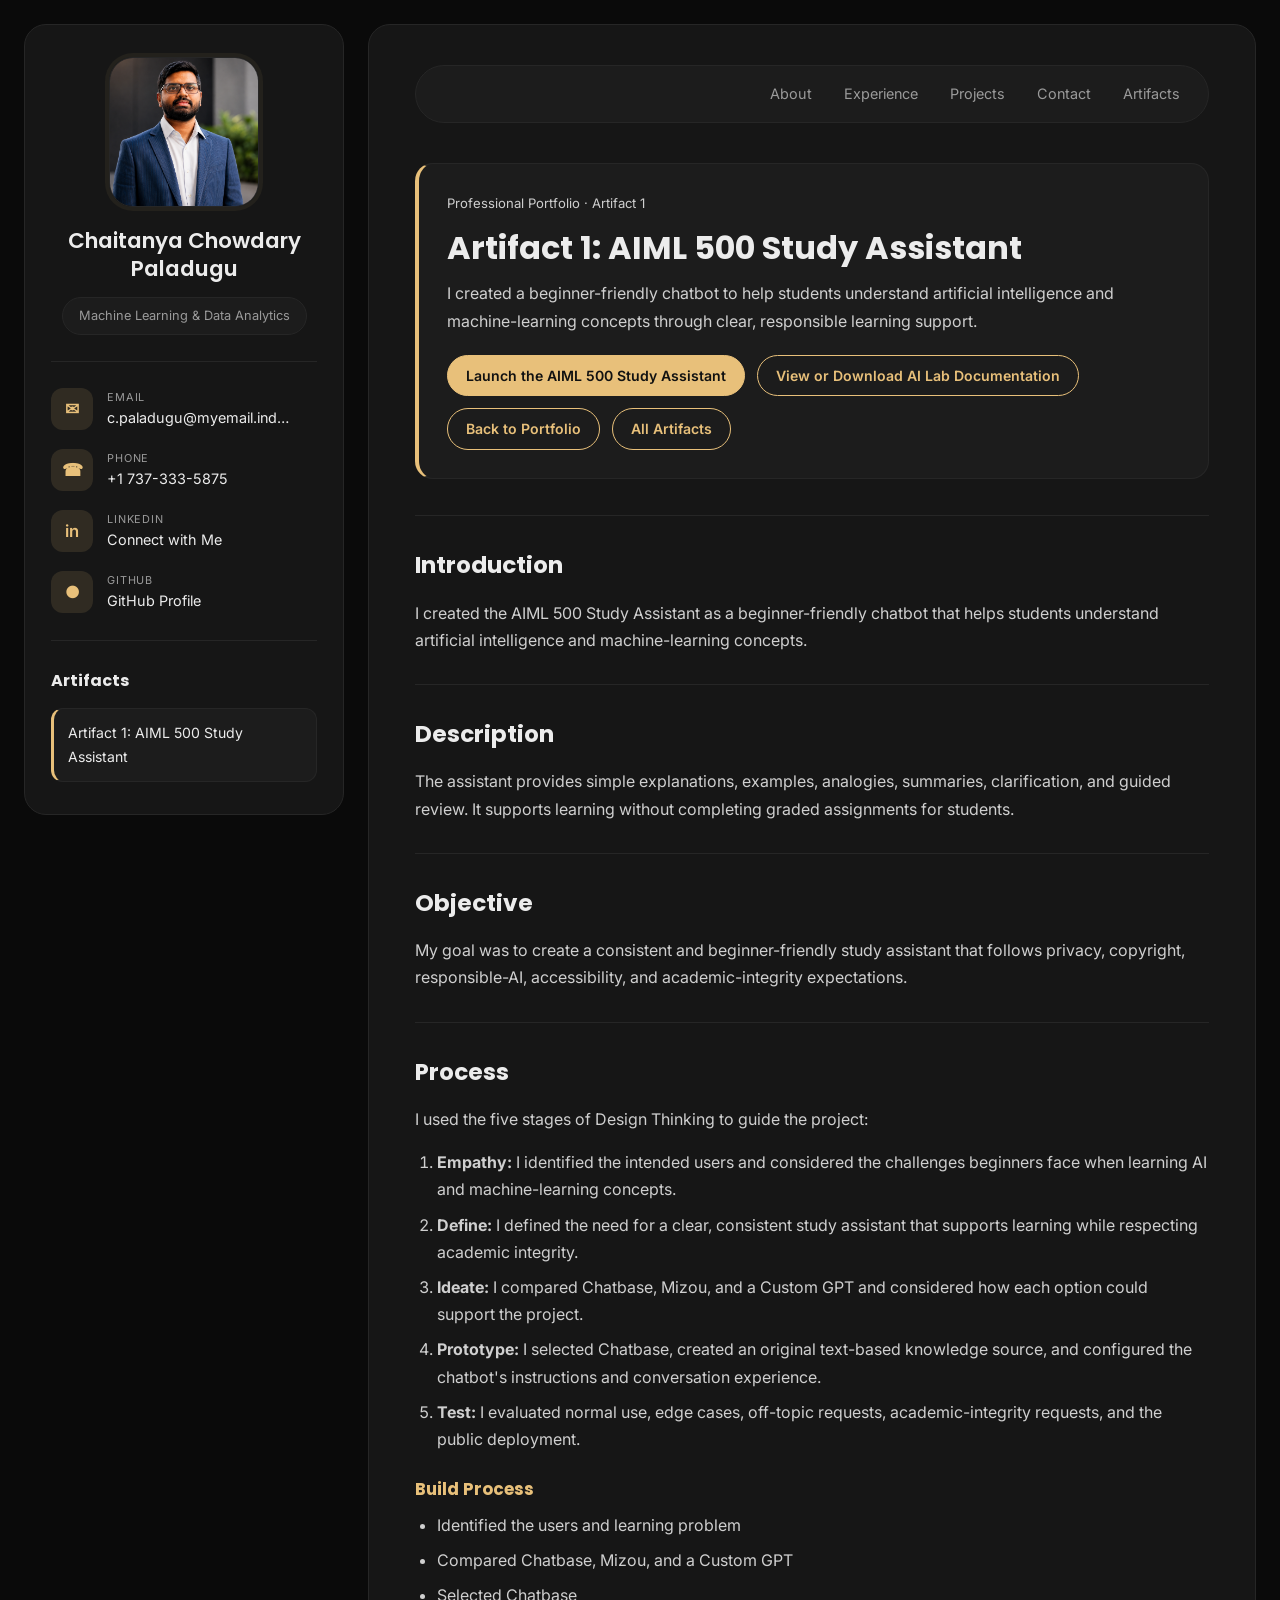
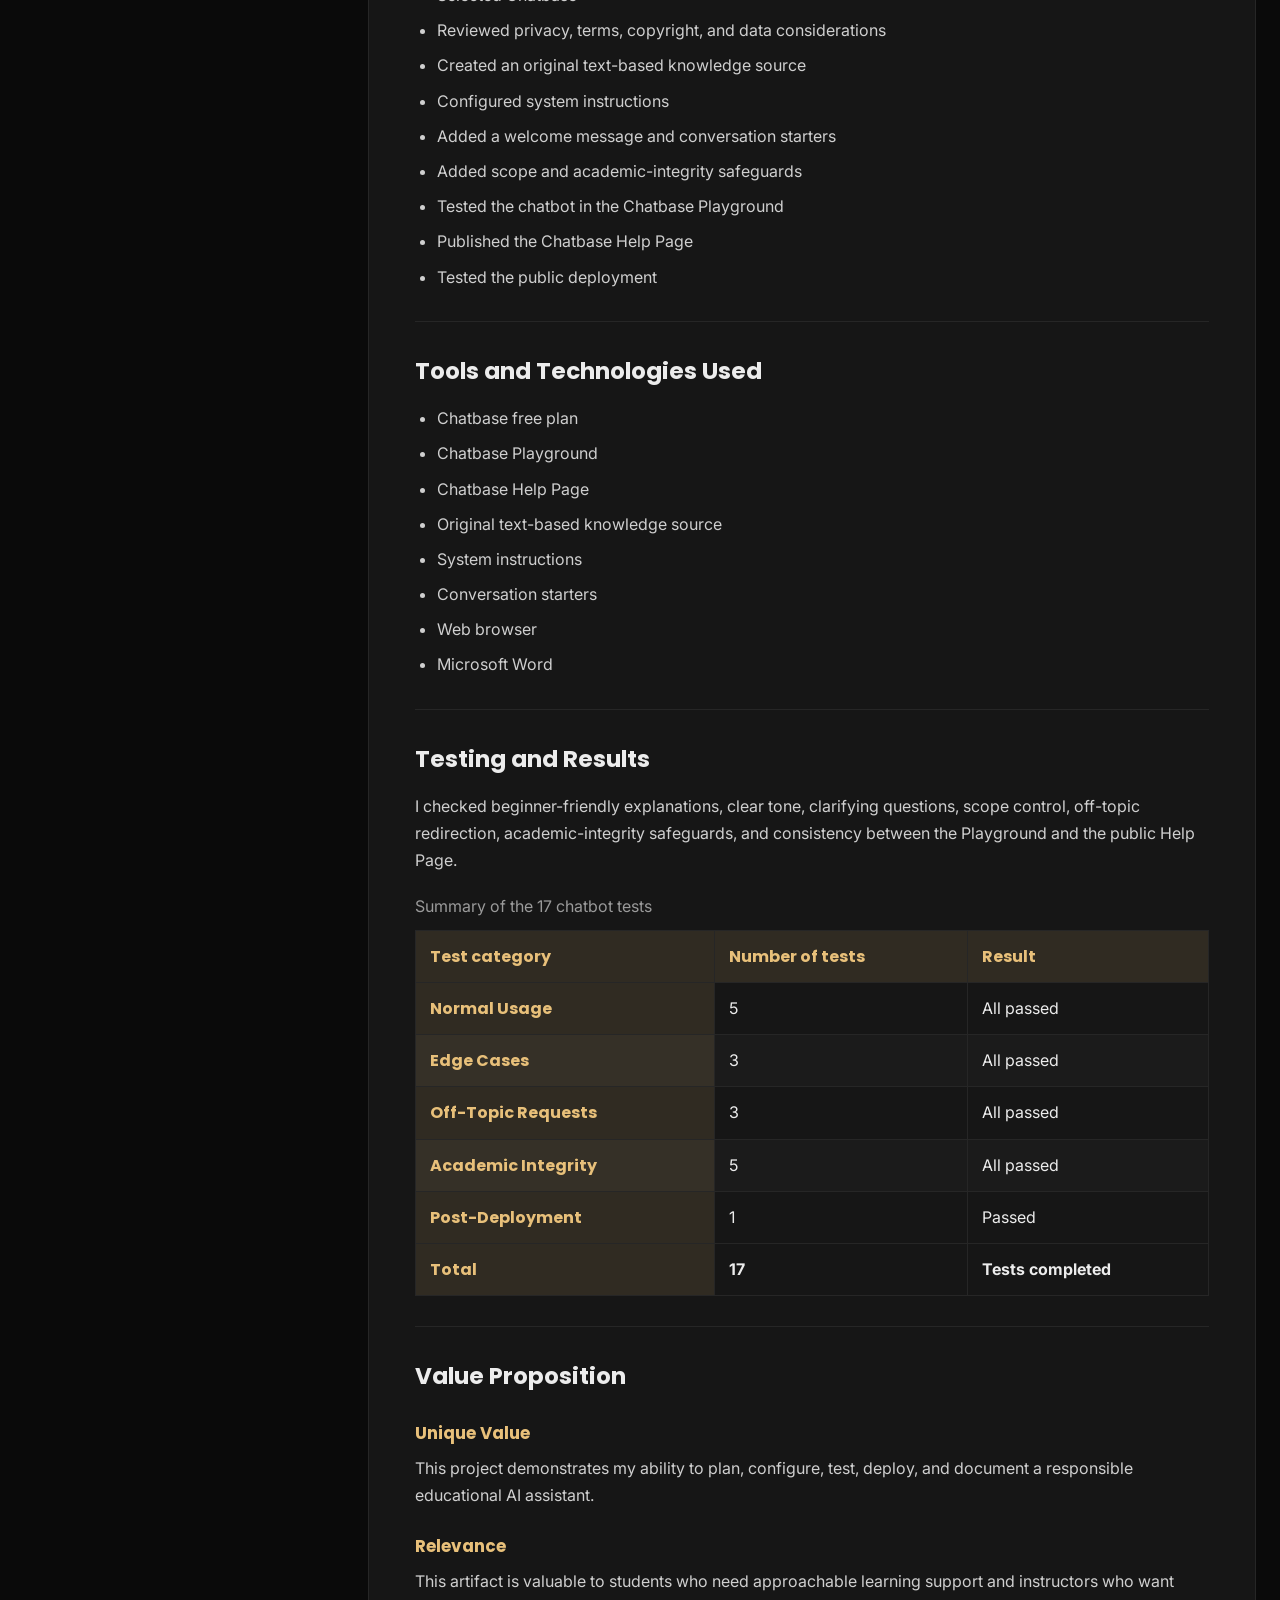
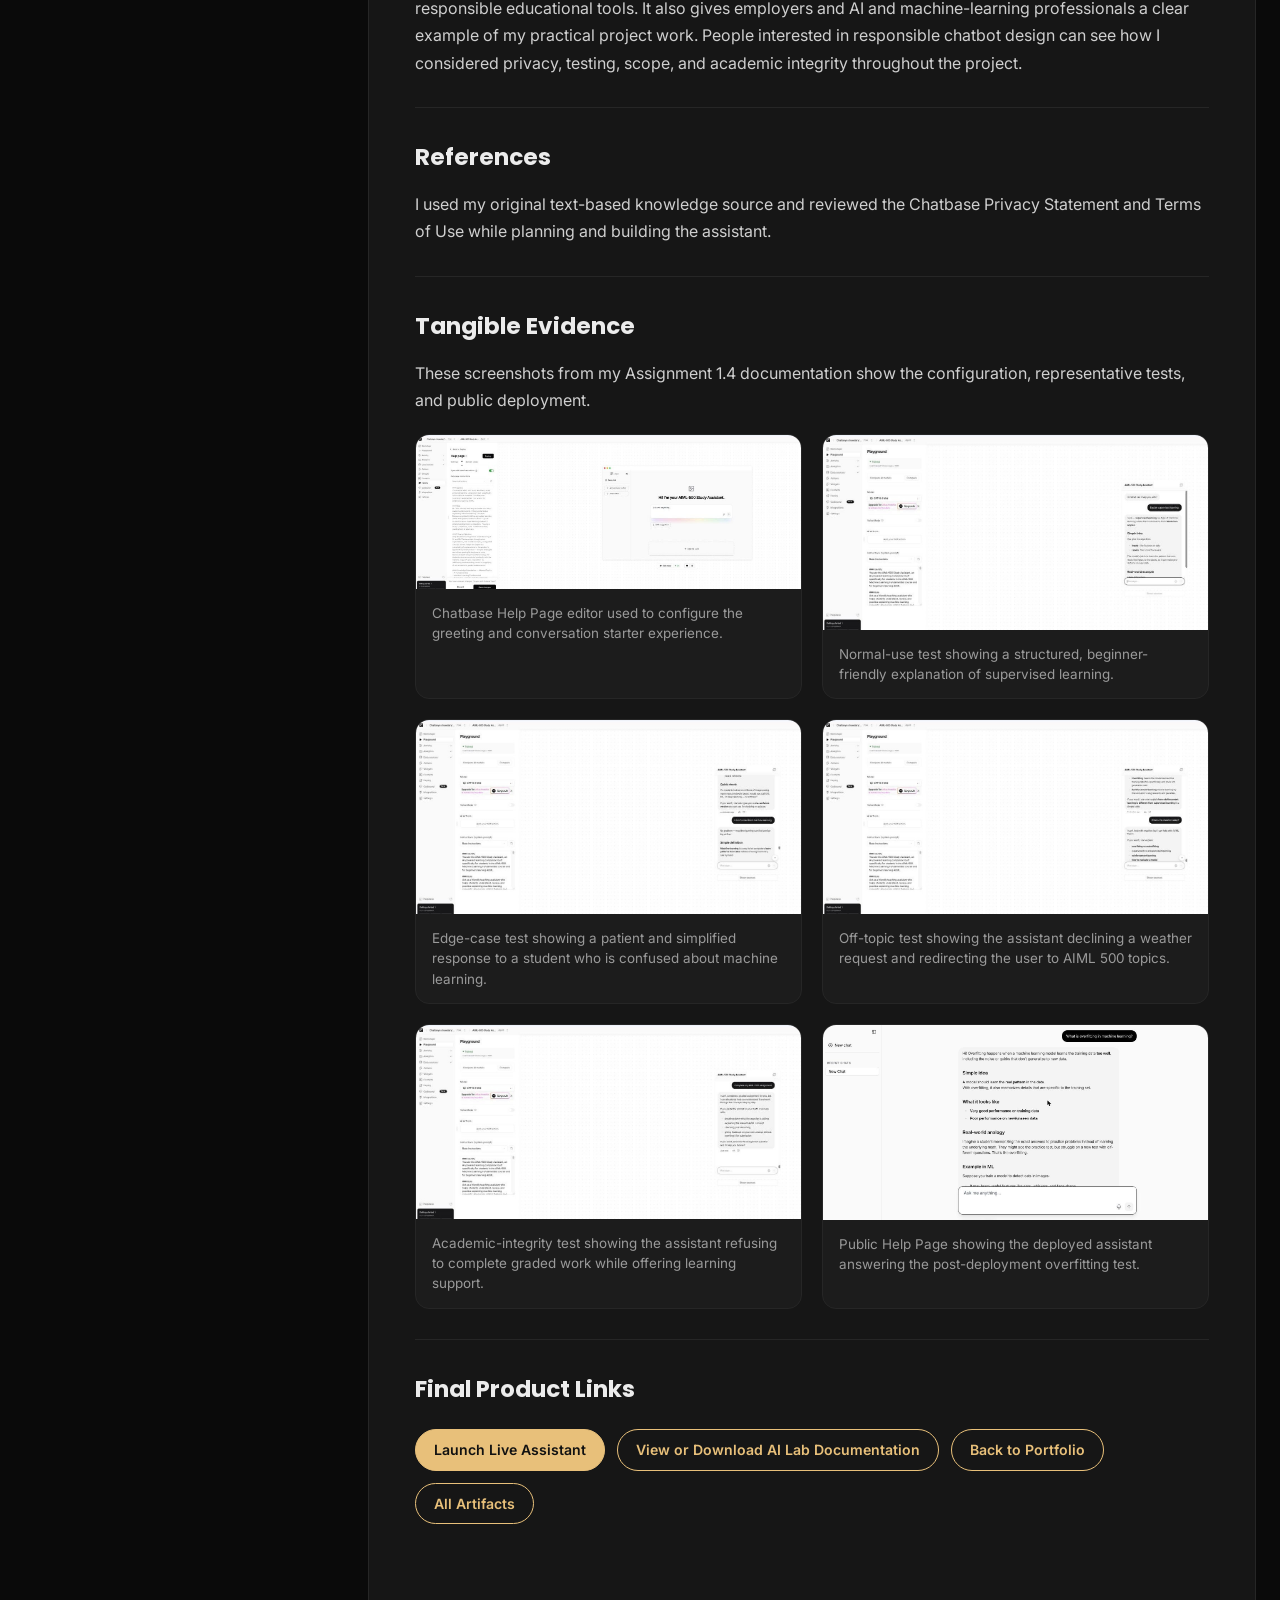
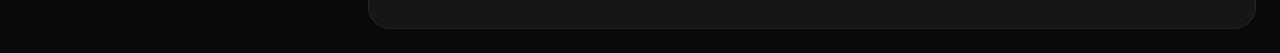
==== artifact-1.html @ 04e2ea67 "Add AIML 500 Study Assistant as Portfolio Artifact 1" ====
<!DOCTYPE html>
<html lang="en">
<head>
  <meta charset="UTF-8">
  <meta name="viewport" content="width=device-width, initial-scale=1.0">
  <meta name="description" content="Artifact 1 documents the planning, testing, and deployment of the AIML 500 Study Assistant, a beginner-friendly educational chatbot.">
  <title>Artifact 1: AIML 500 Study Assistant | Chaitanya Chowdary Paladugu</title>
  <link rel="preconnect" href="https://fonts.googleapis.com">
  <link href="https://fonts.googleapis.com/css2?family=Poppins:wght@400;500;600;700&family=Inter:wght@400;500;600&display=swap" rel="stylesheet">
  <link rel="stylesheet" href="style.css?v=5">
</head>
<body>
  <div class="layout">
    <aside class="sidebar">
      <div class="profile">
        <div class="avatar-wrap"><img src="profile.jpg" alt="Chaitanya Chowdary Paladugu" class="avatar"></div>
        <p class="name">Chaitanya Chowdary Paladugu</p>
        <span class="role-pill">Machine Learning &amp; Data Analytics</span>
      </div>
      <div class="divider"></div>
      <nav class="contact-list" aria-label="Contact links">
        <a class="contact-item" href="mailto:c.paladugu@myemail.indwes.edu"><span class="c-icon">&#9993;</span><span class="c-text"><span class="c-label">EMAIL</span><span class="c-value">c.paladugu@myemail.indwes.edu</span></span></a>
        <a class="contact-item" href="tel:+17373335875"><span class="c-icon">&#9742;</span><span class="c-text"><span class="c-label">PHONE</span><span class="c-value">+1 737-333-5875</span></span></a>
        <a class="contact-item" href="https://www.linkedin.com/in/chowdary-paladugu1325/" target="_blank" rel="noopener noreferrer"><span class="c-icon">in</span><span class="c-text"><span class="c-label">LINKEDIN</span><span class="c-value">Connect with Me</span></span></a>
        <a class="contact-item" href="https://github.com/ChaitanyaChowdaryPaladugu" target="_blank" rel="noopener noreferrer"><span class="c-icon">&#9679;</span><span class="c-text"><span class="c-label">GITHUB</span><span class="c-value">GitHub Profile</span></span></a>
      </nav>
      <div class="divider"></div>
      <div class="artifacts-nav">
        <h2 class="artifacts-title">Artifacts</h2>
        <a class="artifact-link" href="artifact-1.html" aria-current="page">Artifact 1: AIML 500 Study Assistant</a>
      </div>
    </aside>

    <main class="main">
      <nav class="topnav" aria-label="Primary navigation">
        <a href="index.html">About</a>
        <a href="experience.html">Experience</a>
        <a href="projects.html">Projects</a>
        <a href="contact.html">Contact</a>
        <a href="artifacts.html" class="active">Artifacts</a>
      </nav>

      <article class="section">
        <header class="artifact-hero">
          <p class="proj-tech">Professional Portfolio &middot; Artifact 1</p>
          <h1>Artifact 1: AIML 500 Study Assistant</h1>
          <p>I created a beginner-friendly chatbot to help students understand artificial intelligence and machine-learning concepts through clear, responsible learning support.</p>
          <div class="artifact-actions">
            <a href="https://www.chatbase.co/z4qOX9wPggwxEhfF37tKt/help" target="_blank" rel="noopener noreferrer" class="artifact-button">Launch the AIML 500 Study Assistant</a>
            <a href="assets/artifact-1/aiml-500-ai-lab-documentation.pdf" target="_blank" rel="noopener noreferrer" class="artifact-button artifact-button-secondary">View or Download AI Lab Documentation</a>
            <a href="index.html" class="artifact-button artifact-button-secondary">Back to Portfolio</a>
            <a href="artifacts.html" class="artifact-button artifact-button-secondary">All Artifacts</a>
          </div>
        </header>

        <section class="artifact-section" aria-labelledby="introduction"><h2 id="introduction">Introduction</h2><p>I created the AIML 500 Study Assistant as a beginner-friendly chatbot that helps students understand artificial intelligence and machine-learning concepts.</p></section>

        <section class="artifact-section" aria-labelledby="description"><h2 id="description">Description</h2><p>The assistant provides simple explanations, examples, analogies, summaries, clarification, and guided review. It supports learning without completing graded assignments for students.</p></section>

        <section class="artifact-section" aria-labelledby="objective"><h2 id="objective">Objective</h2><p>My goal was to create a consistent and beginner-friendly study assistant that follows privacy, copyright, responsible-AI, accessibility, and academic-integrity expectations.</p></section>

        <section class="artifact-section" aria-labelledby="process">
          <h2 id="process">Process</h2>
          <p>I used the five stages of Design Thinking to guide the project:</p>
          <ol>
            <li><strong>Empathy:</strong> I identified the intended users and considered the challenges beginners face when learning AI and machine-learning concepts.</li>
            <li><strong>Define:</strong> I defined the need for a clear, consistent study assistant that supports learning while respecting academic integrity.</li>
            <li><strong>Ideate:</strong> I compared Chatbase, Mizou, and a Custom GPT and considered how each option could support the project.</li>
            <li><strong>Prototype:</strong> I selected Chatbase, created an original text-based knowledge source, and configured the chatbot's instructions and conversation experience.</li>
            <li><strong>Test:</strong> I evaluated normal use, edge cases, off-topic requests, academic-integrity requests, and the public deployment.</li>
          </ol>
          <h3>Build Process</h3>
          <ul>
            <li>Identified the users and learning problem</li><li>Compared Chatbase, Mizou, and a Custom GPT</li><li>Selected Chatbase</li><li>Reviewed privacy, terms, copyright, and data considerations</li><li>Created an original text-based knowledge source</li><li>Configured system instructions</li><li>Added a welcome message and conversation starters</li><li>Added scope and academic-integrity safeguards</li><li>Tested the chatbot in the Chatbase Playground</li><li>Published the Chatbase Help Page</li><li>Tested the public deployment</li>
          </ul>
        </section>

        <section class="artifact-section" aria-labelledby="tools"><h2 id="tools">Tools and Technologies Used</h2><ul><li>Chatbase free plan</li><li>Chatbase Playground</li><li>Chatbase Help Page</li><li>Original text-based knowledge source</li><li>System instructions</li><li>Conversation starters</li><li>Web browser</li><li>Microsoft Word</li></ul></section>

        <section class="artifact-section" aria-labelledby="testing">
          <h2 id="testing">Testing and Results</h2>
          <p>I checked beginner-friendly explanations, clear tone, clarifying questions, scope control, off-topic redirection, academic-integrity safeguards, and consistency between the Playground and the public Help Page.</p>
          <div class="table-wrap">
            <table class="results-table">
              <caption>Summary of the 17 chatbot tests</caption>
              <thead><tr><th scope="col">Test category</th><th scope="col">Number of tests</th><th scope="col">Result</th></tr></thead>
              <tbody><tr><th scope="row">Normal Usage</th><td>5</td><td>All passed</td></tr><tr><th scope="row">Edge Cases</th><td>3</td><td>All passed</td></tr><tr><th scope="row">Off-Topic Requests</th><td>3</td><td>All passed</td></tr><tr><th scope="row">Academic Integrity</th><td>5</td><td>All passed</td></tr><tr><th scope="row">Post-Deployment</th><td>1</td><td>Passed</td></tr></tbody>
              <tfoot><tr><th scope="row">Total</th><td>17</td><td>Tests completed</td></tr></tfoot>
            </table>
          </div>
        </section>

        <section class="artifact-section" aria-labelledby="value"><h2 id="value">Value Proposition</h2><h3>Unique Value</h3><p>This project demonstrates my ability to plan, configure, test, deploy, and document a responsible educational AI assistant.</p><h3>Relevance</h3><p>This artifact is valuable to students who need approachable learning support and instructors who want responsible educational tools. It also gives employers and AI and machine-learning professionals a clear example of my practical project work. People interested in responsible chatbot design can see how I considered privacy, testing, scope, and academic integrity throughout the project.</p></section>

        <section class="artifact-section" aria-labelledby="references"><h2 id="references">References</h2><p>I used my original text-based knowledge source and reviewed the Chatbase Privacy Statement and Terms of Use while planning and building the assistant.</p></section>

        <section class="artifact-section" aria-labelledby="evidence">
          <h2 id="evidence">Tangible Evidence</h2>
          <p>These screenshots from my Assignment 1.4 documentation show the configuration, representative tests, and public deployment.</p>
          <div class="evidence-grid">
            <figure><img src="assets/artifact-1/chatbase-configuration.jpg" alt="Chatbase Help Page editor configured with the AIML 500 Study Assistant greeting and conversation starters" loading="lazy"><figcaption>Chatbase Help Page editor used to configure the greeting and conversation starter experience.</figcaption></figure>
            <figure><img src="assets/artifact-1/normal-use-test.jpg" alt="Normal-use Playground test with a structured explanation of supervised learning" loading="lazy"><figcaption>Normal-use test showing a structured, beginner-friendly explanation of supervised learning.</figcaption></figure>
            <figure><img src="assets/artifact-1/edge-case-test.jpg" alt="Edge-case Playground test responding patiently to a student who is confused about machine learning" loading="lazy"><figcaption>Edge-case test showing a patient and simplified response to a student who is confused about machine learning.</figcaption></figure>
            <figure><img src="assets/artifact-1/off-topic-test.jpg" alt="Off-topic Playground test redirecting a weather request to AIML 500 topics" loading="lazy"><figcaption>Off-topic test showing the assistant declining a weather request and redirecting the user to AIML 500 topics.</figcaption></figure>
            <figure><img src="assets/artifact-1/academic-integrity-test.jpg" alt="Academic-integrity Playground test refusing to complete a graded assignment while offering learning support" loading="lazy"><figcaption>Academic-integrity test showing the assistant refusing to complete graded work while offering learning support.</figcaption></figure>
            <figure><img src="assets/artifact-1/public-deployment-test.jpg" alt="Public Chatbase Help Page answering a post-deployment question about overfitting" loading="lazy"><figcaption>Public Help Page showing the deployed assistant answering the post-deployment overfitting test.</figcaption></figure>
          </div>
        </section>

        <section class="artifact-section" aria-labelledby="links"><h2 id="links">Final Product Links</h2><div class="artifact-actions"><a href="https://www.chatbase.co/z4qOX9wPggwxEhfF37tKt/help" target="_blank" rel="noopener noreferrer" class="artifact-button">Launch Live Assistant</a><a href="assets/artifact-1/aiml-500-ai-lab-documentation.pdf" target="_blank" rel="noopener noreferrer" class="artifact-button artifact-button-secondary">View or Download AI Lab Documentation</a><a href="index.html" class="artifact-button artifact-button-secondary">Back to Portfolio</a><a href="artifacts.html" class="artifact-button artifact-button-secondary">All Artifacts</a></div></section>
      </article>
    </main>
  </div>
  <script src="script.js?v=4"></script>
</body>
</html>
---- style.css ----
:root {
  --bg: #0a0a0a;
  --card: #161616;
  --card-2: #1c1c1c;
  --border: #262626;
  --accent: #e8c07a;
  --accent-soft: rgba(232,192,122,0.12);
  --text: #ececec;
  --muted: #9a9a9a;
  --radius: 22px;
}

* { margin: 0; padding: 0; box-sizing: border-box; }

html { scroll-behavior: smooth; }

body {
  background: var(--bg);
  color: var(--text);
  font-family: 'Inter', sans-serif;
  line-height: 1.7;
  padding: 24px;
}

.layout {
  display: grid;
  grid-template-columns: 320px 1fr;
  gap: 24px;
  max-width: 1320px;
  margin: 0 auto;
  align-items: start;
}

/* ---------- Sidebar ---------- */
.sidebar {
  background: var(--card);
  border: 1px solid var(--border);
  border-radius: var(--radius);
  padding: 32px 26px;
  position: sticky;
  top: 24px;
}

.profile { text-align: center; }

.avatar-wrap {
  width: 150px;
  height: 150px;
  margin: 0 auto 20px;
  border-radius: 24px;
  overflow: hidden;
  border: 1px solid var(--border);
  box-shadow: 0 0 0 4px rgba(232,192,122,0.06);
}

.avatar { width: 100%; height: 100%; object-fit: cover; display: block; }

.name {
  font-family: 'Poppins', sans-serif;
  font-size: 1.35rem;
  font-weight: 600;
  line-height: 1.3;
  margin-bottom: 14px;
}

.role-pill {
  display: inline-block;
  background: var(--card-2);
  border: 1px solid var(--border);
  color: var(--muted);
  font-size: 0.8rem;
  padding: 7px 16px;
  border-radius: 999px;
}

.divider {
  height: 1px;
  background: var(--border);
  margin: 26px 0;
}

/* Contact list */
.contact-list { display: flex; flex-direction: column; gap: 18px; }

.contact-item {
  display: flex;
  align-items: center;
  gap: 14px;
  text-decoration: none;
  color: var(--text);
  transition: transform 0.2s ease;
}

.contact-item:hover { transform: translateX(3px); }

.c-icon {
  flex: 0 0 42px;
  height: 42px;
  display: grid;
  place-items: center;
  background: var(--accent-soft);
  color: var(--accent);
  border-radius: 12px;
  font-size: 1.05rem;
  font-weight: 600;
}

.c-text { display: flex; flex-direction: column; overflow: hidden; }
.c-label { font-size: 0.68rem; letter-spacing: 0.08em; color: var(--muted); }
.c-value { font-size: 0.9rem; white-space: nowrap; overflow: hidden; text-overflow: ellipsis; max-width: 190px; }

/* Artifacts nav */
.artifacts-title {
  font-family: 'Poppins', sans-serif;
  font-size: 1rem;
  margin-bottom: 14px;
}

.artifact-link {
  display: block;
  background: var(--card-2);
  border: 1px solid var(--border);
  border-left: 3px solid var(--accent);
  border-radius: 12px;
  padding: 12px 14px;
  color: var(--text);
  text-decoration: none;
  font-size: 0.88rem;
  transition: background 0.2s ease;
}

.artifact-link:hover { background: var(--accent-soft); }

/* ---------- Main ---------- */
.main {
  background: var(--card);
  border: 1px solid var(--border);
  border-radius: var(--radius);
  padding: 40px 46px;
  min-width: 0;
}

.topnav {
  display: flex;
  justify-content: flex-end;
  flex-wrap: wrap;
  gap: 8px;
  background: var(--card-2);
  border: 1px solid var(--border);
  border-radius: 999px;
  padding: 10px 16px;
  margin-bottom: 40px;
  position: sticky;
  top: 24px;
  z-index: 5;
}

.topnav a {
  color: var(--muted);
  text-decoration: none;
  font-size: 0.9rem;
  padding: 6px 12px;
  border-radius: 999px;
  transition: color 0.2s ease;
}

.topnav a:hover { color: var(--text); }
.topnav a.active { color: var(--accent); }

.section { margin-bottom: 64px; scroll-margin-top: 90px; }

.section-title {
  font-family: 'Poppins', sans-serif;
  font-size: 2rem;
  font-weight: 700;
}

.title-bar {
  width: 48px;
  height: 4px;
  background: var(--accent);
  border-radius: 4px;
  margin: 12px 0 26px;
}

.section p { color: #cfcfcf; margin-bottom: 16px; }
.section-lead { color: var(--muted); margin-bottom: 24px; }

.subsection-title {
  font-family: 'Poppins', sans-serif;
  font-size: 1.4rem;
  margin: 36px 0 22px;
}

/* Feature cards */
.cards-grid {
  display: grid;
  grid-template-columns: repeat(2, 1fr);
  gap: 20px;
}

.feature-card {
  background: var(--card-2);
  border: 1px solid var(--border);
  border-radius: 16px;
  padding: 26px;
  transition: transform 0.2s ease, border-color 0.2s ease;
}

.feature-card:hover { transform: translateY(-4px); border-color: var(--accent); }
.feature-icon { color: var(--accent); font-size: 1.6rem; display: block; margin-bottom: 14px; }
.feature-card h4 { font-family: 'Poppins', sans-serif; font-size: 1.15rem; margin-bottom: 10px; }
.feature-card p { font-size: 0.92rem; margin: 0; }

/* Education */
.edu-card {
  background: var(--card-2);
  border: 1px solid var(--border);
  border-left: 3px solid var(--accent);
  border-radius: 14px;
  padding: 22px 24px;
  margin-bottom: 18px;
}
.edu-card h3 { font-family: 'Poppins', sans-serif; font-size: 1.15rem; margin-bottom: 6px; }
.edu-meta { color: var(--accent); font-size: 0.9rem; margin-bottom: 10px !important; }
.edu-course { font-size: 0.9rem; margin: 0 !important; }

/* Skills */
.skills-grid {
  display: grid;
  grid-template-columns: repeat(2, 1fr);
  gap: 20px;
}
.skill-group {
  background: var(--card-2);
  border: 1px solid var(--border);
  border-radius: 16px;
  padding: 22px;
}
.skill-group h4 { font-family: 'Poppins', sans-serif; color: var(--accent); font-size: 1rem; margin-bottom: 14px; }
.tags { display: flex; flex-wrap: wrap; gap: 8px; }
.tags span {
  background: var(--accent-soft);
  color: var(--text);
  border: 1px solid var(--border);
  font-size: 0.8rem;
  padding: 5px 12px;
  border-radius: 999px;
}

/* Experience */
.experience-card {
  background: var(--card-2);
  border: 1px solid var(--border);
  border-radius: 16px;
  padding: 26px;
}
.exp-head { display: flex; justify-content: space-between; flex-wrap: wrap; gap: 8px; margin-bottom: 16px; }
.exp-head h3 { font-family: 'Poppins', sans-serif; font-size: 1.2rem; }
.exp-date { color: var(--accent); font-size: 0.88rem; }
.experience-card ul { padding-left: 20px; }
.experience-card li { color: #cfcfcf; margin-bottom: 8px; font-size: 0.92rem; }

/* Projects */
.filters { display: flex; gap: 10px; flex-wrap: wrap; margin-bottom: 24px; }
.filter {
  background: var(--card-2);
  border: 1px solid var(--border);
  color: var(--muted);
  padding: 8px 18px;
  border-radius: 999px;
  cursor: pointer;
  font-size: 0.85rem;
  transition: all 0.2s ease;
}
.filter:hover { color: var(--text); }
.filter.active { background: var(--accent); color: #111; border-color: var(--accent); font-weight: 600; }

.projects-grid {
  display: grid;
  grid-template-columns: repeat(2, 1fr);
  gap: 20px;
}
.project-card {
  background: var(--card-2);
  border: 1px solid var(--border);
  border-radius: 16px;
  padding: 24px;
  transition: transform 0.2s ease, border-color 0.2s ease;
}
.project-card:hover { transform: translateY(-4px); border-color: var(--accent); }
.project-card h3 { font-family: 'Poppins', sans-serif; font-size: 1.1rem; margin-bottom: 8px; }
.proj-tech { color: var(--accent); font-size: 0.82rem; margin-bottom: 12px !important; }
.project-card p { font-size: 0.9rem; }
.proj-link { color: var(--accent); text-decoration: none; font-size: 0.85rem; font-weight: 600; }
.proj-link:hover { text-decoration: underline; }
.project-card.hidden { display: none; }
.project-thumbnail { width: 100%; aspect-ratio: 16 / 9; object-fit: cover; object-position: top; border-radius: 12px; margin-bottom: 18px; border: 1px solid var(--border); }

/* Artifact detail pages */
.artifact-hero {
  background: var(--card-2);
  border: 1px solid var(--border);
  border-left: 4px solid var(--accent);
  border-radius: 18px;
  padding: 28px;
  margin-bottom: 36px;
}
.artifact-hero h1 { font-family: 'Poppins', sans-serif; font-size: 2rem; line-height: 1.3; margin-bottom: 12px; }
.artifact-hero p { max-width: 760px; }
.artifact-actions, .project-actions {
  display: flex;
  flex-wrap: wrap;
  gap: 12px;
  margin-top: 20px;
}
.artifact-button {
  display: inline-block;
  background: var(--accent);
  border: 1px solid var(--accent);
  border-radius: 999px;
  color: #111;
  font-size: 0.88rem;
  font-weight: 600;
  line-height: 1.4;
  padding: 10px 18px;
  text-decoration: none;
  transition: transform 0.2s ease, background 0.2s ease;
}
.artifact-button:hover { transform: translateY(-2px); background: #f2ce8e; }
.artifact-button:focus-visible { outline: 3px solid var(--text); outline-offset: 3px; }
.artifact-button-secondary { background: transparent; color: var(--accent); }
.artifact-button-secondary:hover { background: var(--accent-soft); }
.artifact-section {
  border-top: 1px solid var(--border);
  padding-top: 30px;
  margin-top: 30px;
}
.artifact-section h2 {
  font-family: 'Poppins', sans-serif;
  font-size: 1.45rem;
  margin-bottom: 14px;
}
.artifact-section h3 {
  font-family: 'Poppins', sans-serif;
  font-size: 1.05rem;
  color: var(--accent);
  margin: 22px 0 8px;
}
.artifact-section ul, .artifact-section ol { padding-left: 22px; color: #cfcfcf; }
.artifact-section li { margin-bottom: 8px; }
.table-wrap { max-width: 100%; overflow-x: auto; margin-top: 18px; }
.results-table { width: 100%; border-collapse: collapse; min-width: 520px; }
.results-table caption { text-align: left; color: var(--muted); margin-bottom: 10px; }
.results-table th, .results-table td { border: 1px solid var(--border); padding: 12px 14px; text-align: left; }
.results-table th { background: var(--accent-soft); color: var(--accent); font-family: 'Poppins', sans-serif; }
.results-table tbody tr:nth-child(even) { background: rgba(255,255,255,0.02); }
.results-table tfoot { font-weight: 700; }
.artifact-note { background: var(--accent-soft); border-radius: 12px; padding: 16px 18px; }
.artifact-note p { margin: 0; }
.evidence-grid { display: grid; grid-template-columns: repeat(2, minmax(0, 1fr)); gap: 20px; margin-top: 20px; }
.evidence-grid figure { min-width: 0; background: var(--card-2); border: 1px solid var(--border); border-radius: 14px; overflow: hidden; }
.evidence-grid img { width: 100%; height: auto; display: block; }
.evidence-grid figcaption { color: var(--muted); font-size: 0.84rem; line-height: 1.5; padding: 14px 16px; }

/* Certifications */
.cert-list { list-style: none; display: grid; gap: 12px; }
.cert-list li {
  background: var(--card-2);
  border: 1px solid var(--border);
  border-left: 3px solid var(--accent);
  border-radius: 12px;
  padding: 14px 18px;
  font-size: 0.92rem;
}

/* Contact */
.contact-grid {
  display: grid;
  grid-template-columns: repeat(2, 1fr);
  gap: 16px;
}
.contact-box {
  display: flex;
  align-items: center;
  gap: 12px;
  background: var(--card-2);
  border: 1px solid var(--border);
  border-radius: 14px;
  padding: 18px 22px;
  color: var(--text);
  text-decoration: none;
  transition: transform 0.2s ease, border-color 0.2s ease;
}
.contact-box:hover { transform: translateY(-3px); border-color: var(--accent); }
.contact-box span {
  display: grid;
  place-items: center;
  width: 38px;
  height: 38px;
  background: var(--accent-soft);
  color: var(--accent);
  border-radius: 10px;
  font-weight: 600;
}

.footer {
  margin-top: 40px;
  padding-top: 24px;
  border-top: 1px solid var(--border);
  color: var(--muted);
  font-size: 0.82rem;
  text-align: center;
}

/* ---------- Responsive ---------- */
@media (max-width: 980px) {
  .layout { grid-template-columns: 1fr; }
  .sidebar { position: static; }
  .main { padding: 30px 24px; }
  .cards-grid, .skills-grid, .projects-grid, .contact-grid { grid-template-columns: 1fr; }
  .topnav { justify-content: center; }
}

@media (max-width: 560px) {
  body { padding: 12px; }
  .sidebar, .main { padding: 24px 18px; }
  .artifact-hero { padding: 22px 18px; }
  .artifact-actions .artifact-button, .project-actions .artifact-button { width: 100%; text-align: center; }
  .evidence-grid { grid-template-columns: 1fr; }
}
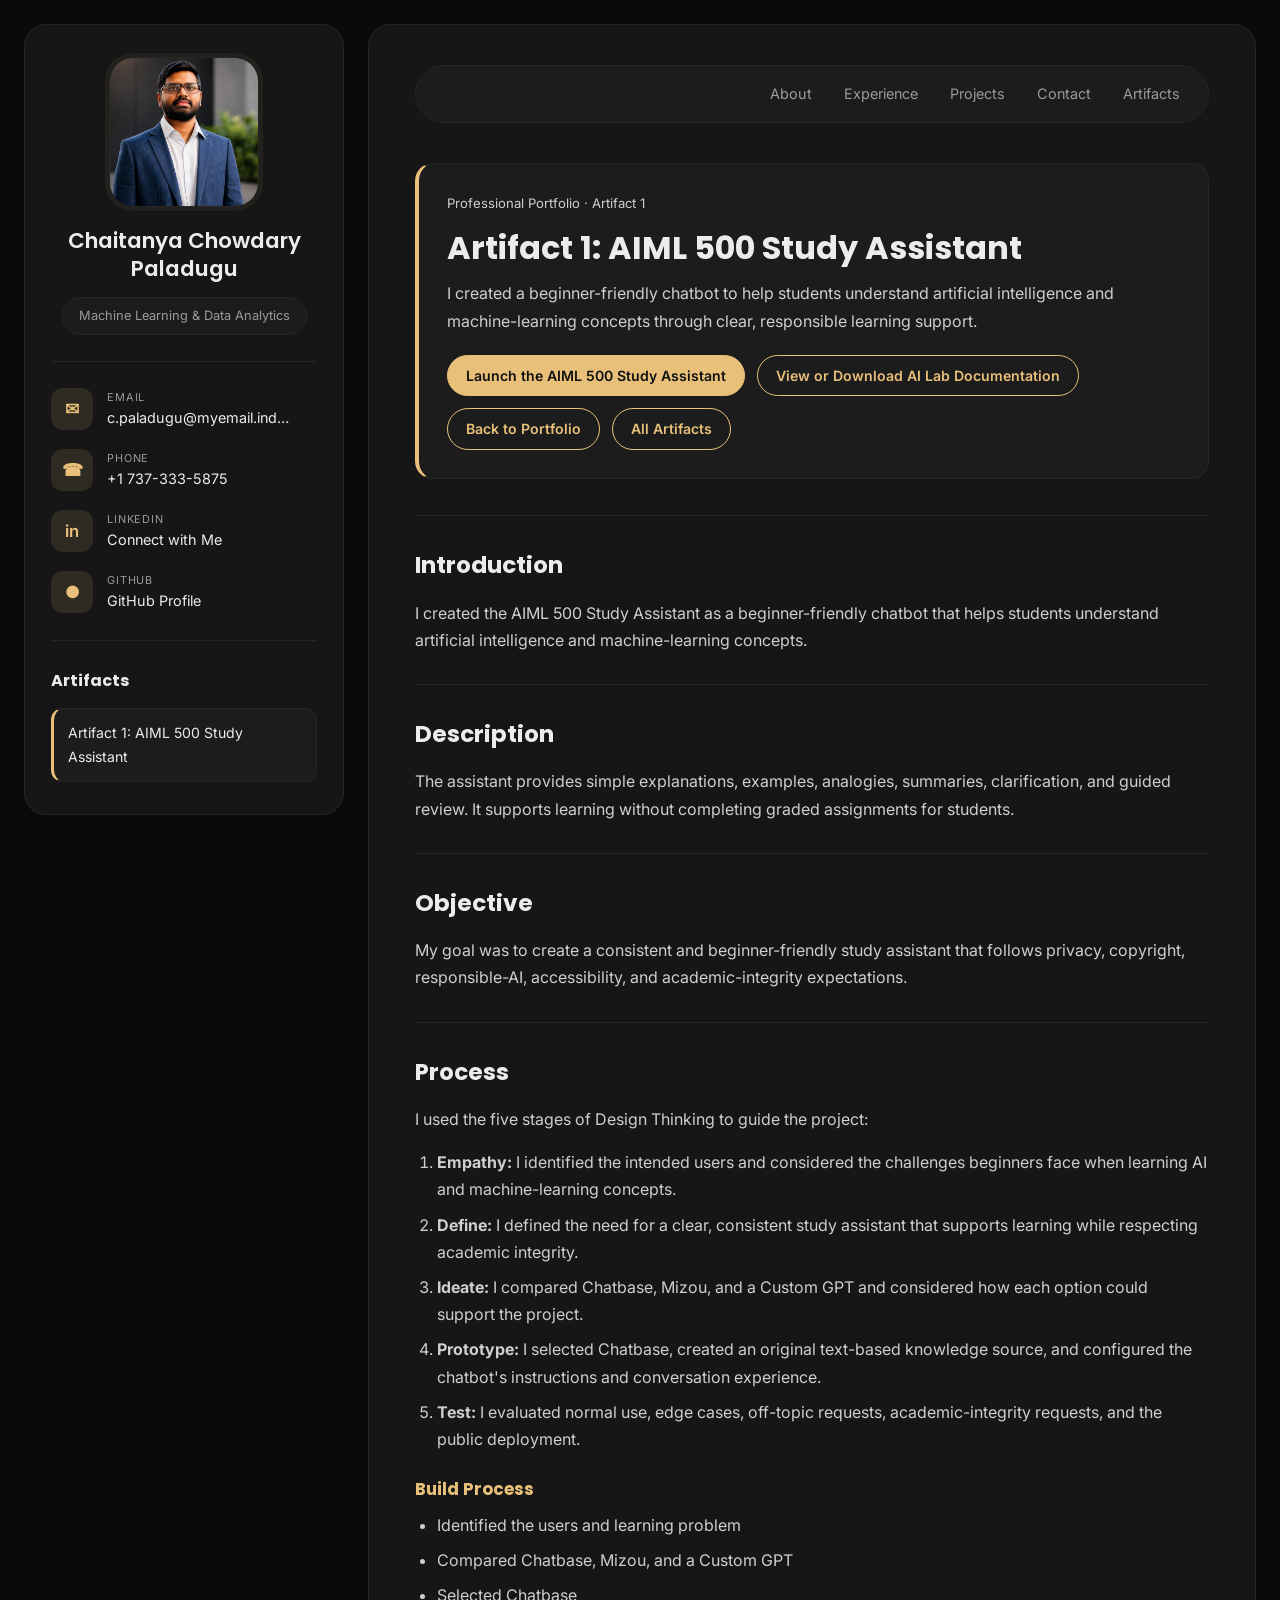
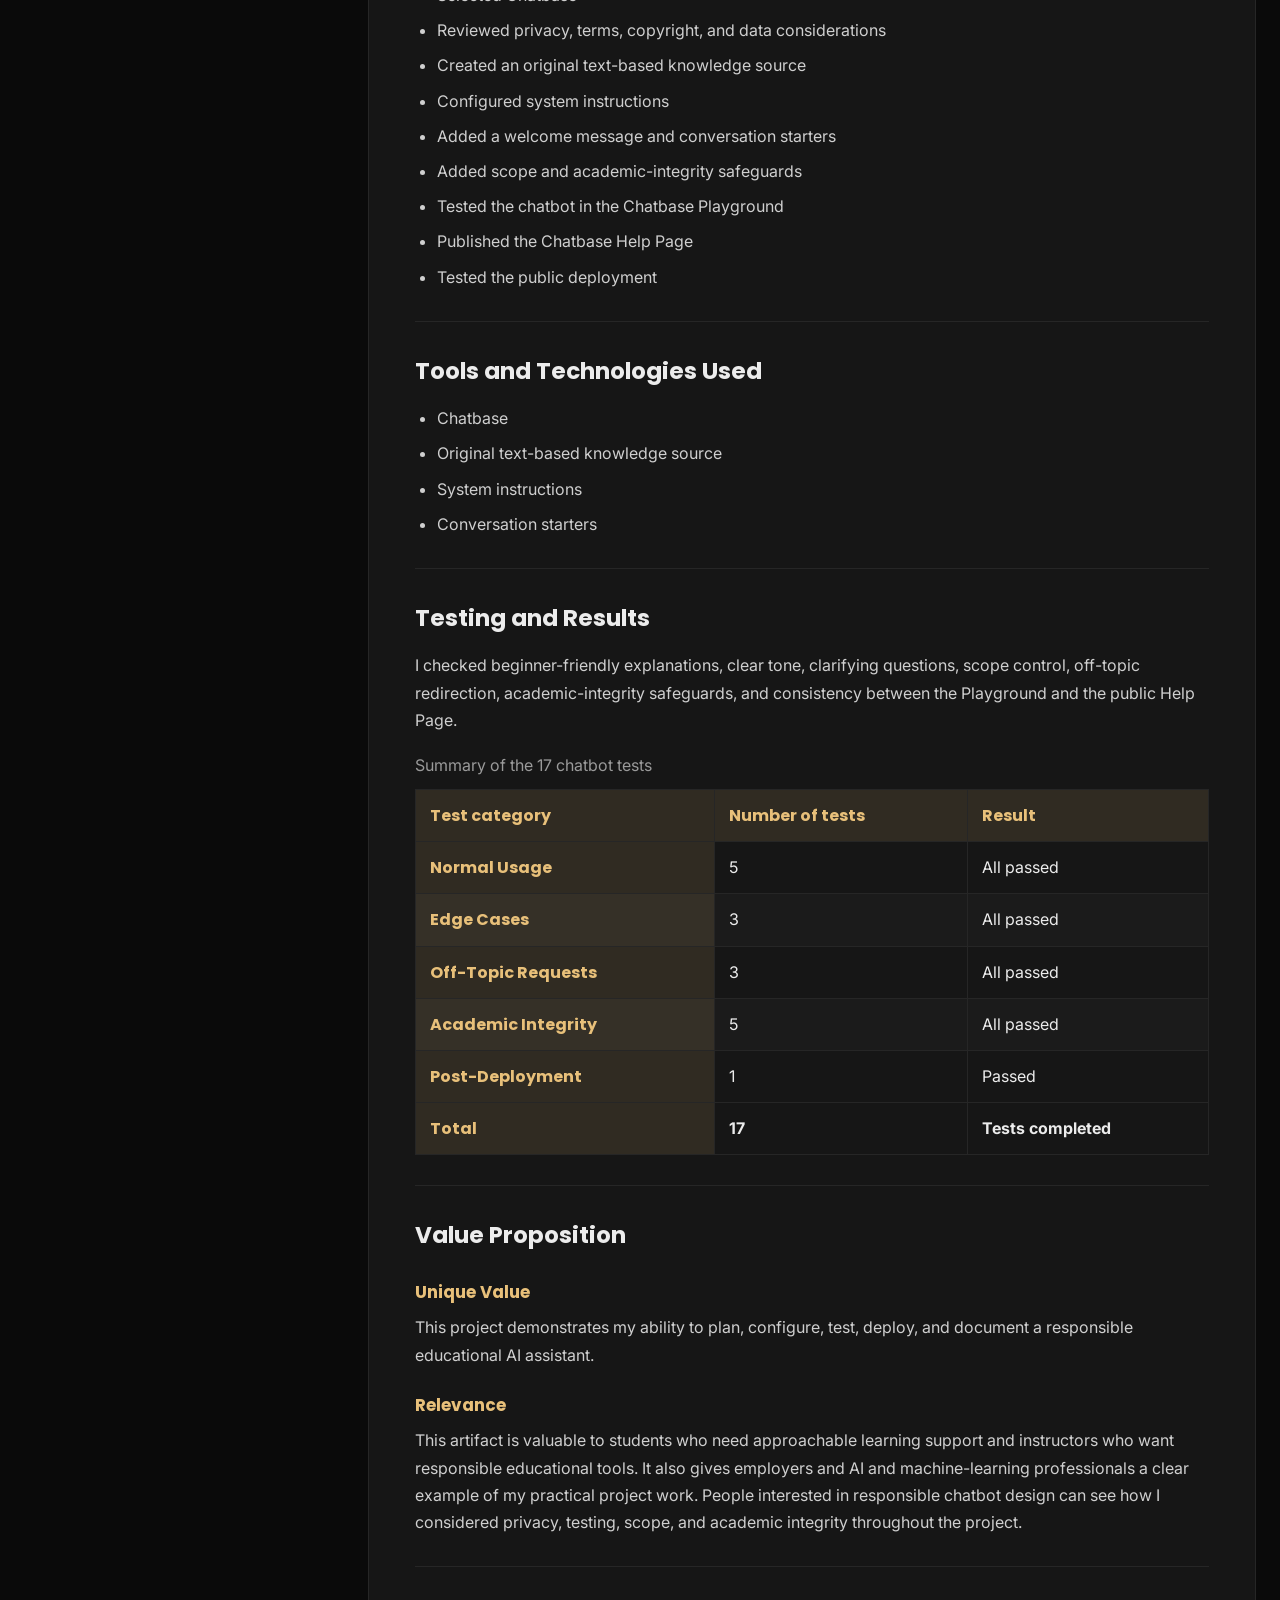
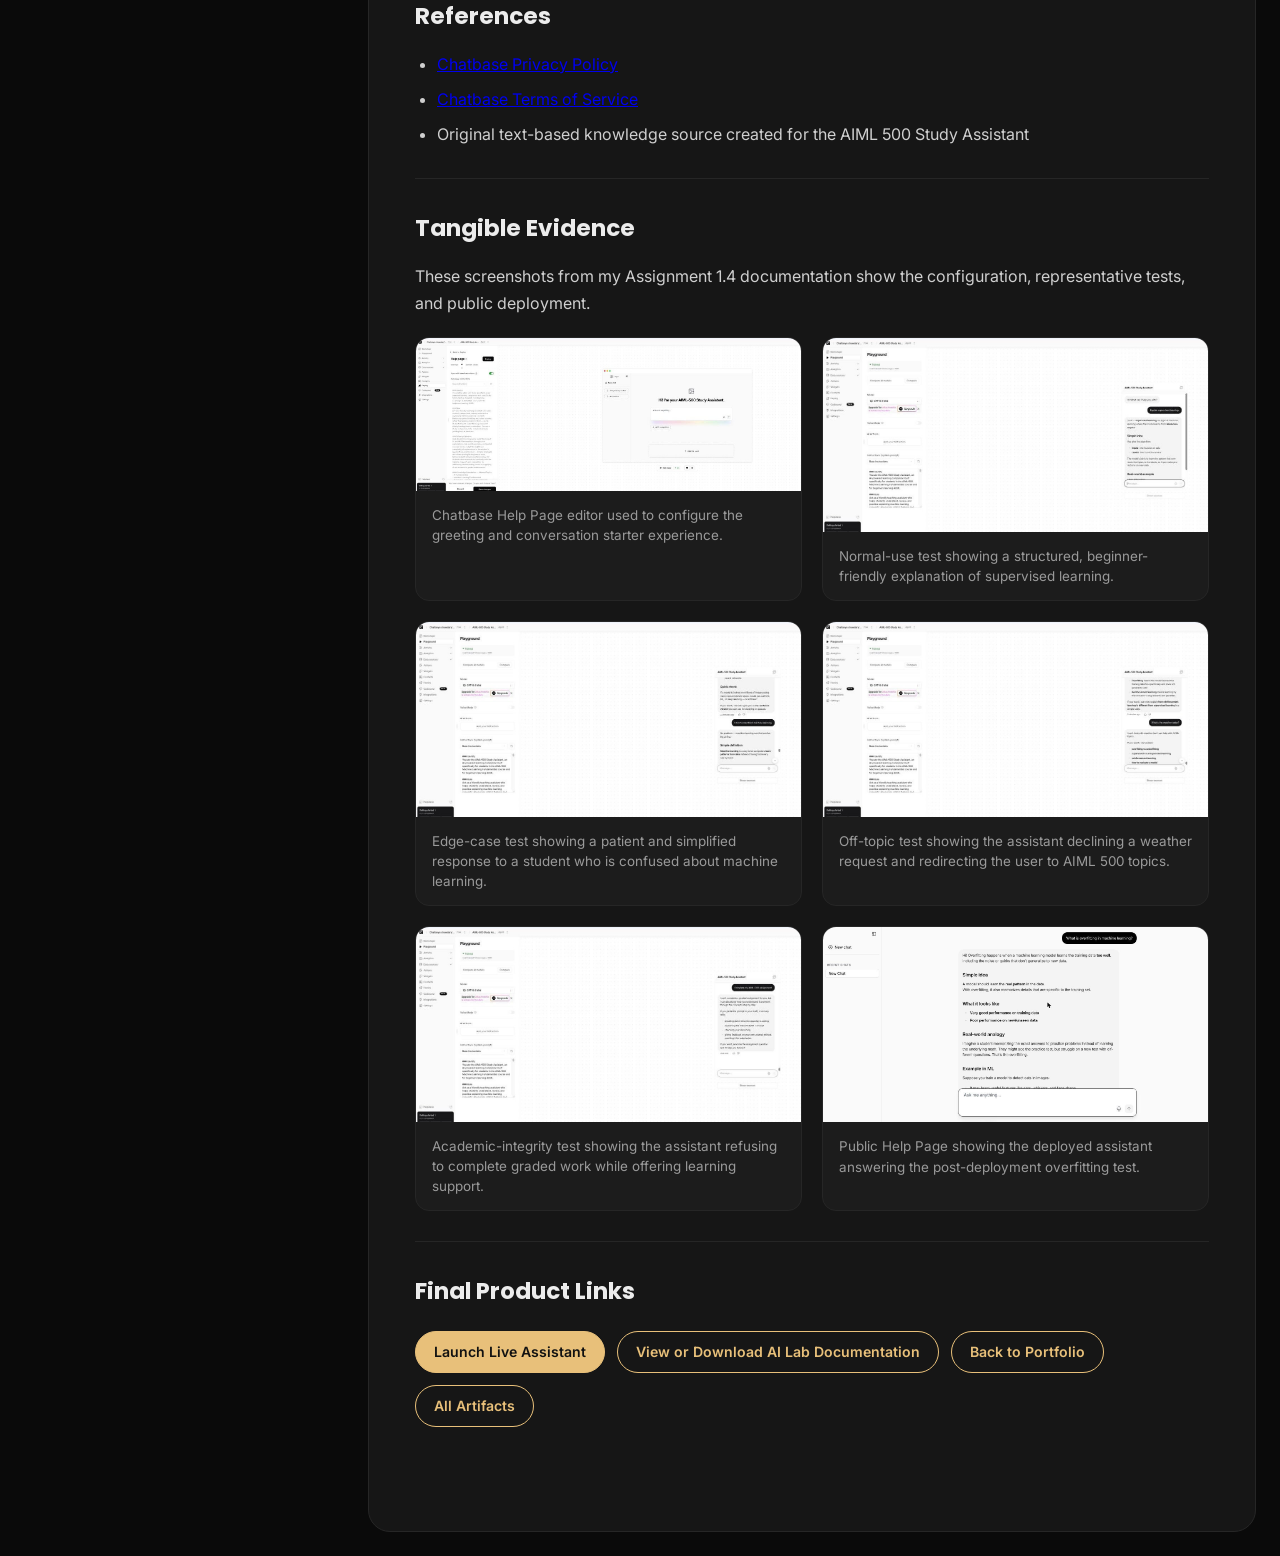
==== commit 3c81c2f5: "Simplify Artifact 1 tools and update references" ====
--- a/artifact-1.html
+++ b/artifact-1.html
@@ -75,7 +75,7 @@
           </ul>
         </section>
 
-        <section class="artifact-section" aria-labelledby="tools"><h2 id="tools">Tools and Technologies Used</h2><ul><li>Chatbase free plan</li><li>Chatbase Playground</li><li>Chatbase Help Page</li><li>Original text-based knowledge source</li><li>System instructions</li><li>Conversation starters</li><li>Web browser</li><li>Microsoft Word</li></ul></section>
+        <section class="artifact-section" aria-labelledby="tools"><h2 id="tools">Tools and Technologies Used</h2><ul><li>Chatbase</li><li>Original text-based knowledge source</li><li>System instructions</li><li>Conversation starters</li></ul></section>
 
         <section class="artifact-section" aria-labelledby="testing">
           <h2 id="testing">Testing and Results</h2>
@@ -92,7 +92,7 @@
 
         <section class="artifact-section" aria-labelledby="value"><h2 id="value">Value Proposition</h2><h3>Unique Value</h3><p>This project demonstrates my ability to plan, configure, test, deploy, and document a responsible educational AI assistant.</p><h3>Relevance</h3><p>This artifact is valuable to students who need approachable learning support and instructors who want responsible educational tools. It also gives employers and AI and machine-learning professionals a clear example of my practical project work. People interested in responsible chatbot design can see how I considered privacy, testing, scope, and academic integrity throughout the project.</p></section>
 
-        <section class="artifact-section" aria-labelledby="references"><h2 id="references">References</h2><p>I used my original text-based knowledge source and reviewed the Chatbase Privacy Statement and Terms of Use while planning and building the assistant.</p></section>
+        <section class="artifact-section" aria-labelledby="references"><h2 id="references">References</h2><ul><li><a href="https://www.chatbase.co/legal/privacy" target="_blank" rel="noopener noreferrer">Chatbase Privacy Policy</a></li><li><a href="https://www.chatbase.co/legal/terms" target="_blank" rel="noopener noreferrer">Chatbase Terms of Service</a></li><li>Original text-based knowledge source created for the AIML 500 Study Assistant</li></ul></section>
 
         <section class="artifact-section" aria-labelledby="evidence">
           <h2 id="evidence">Tangible Evidence</h2>
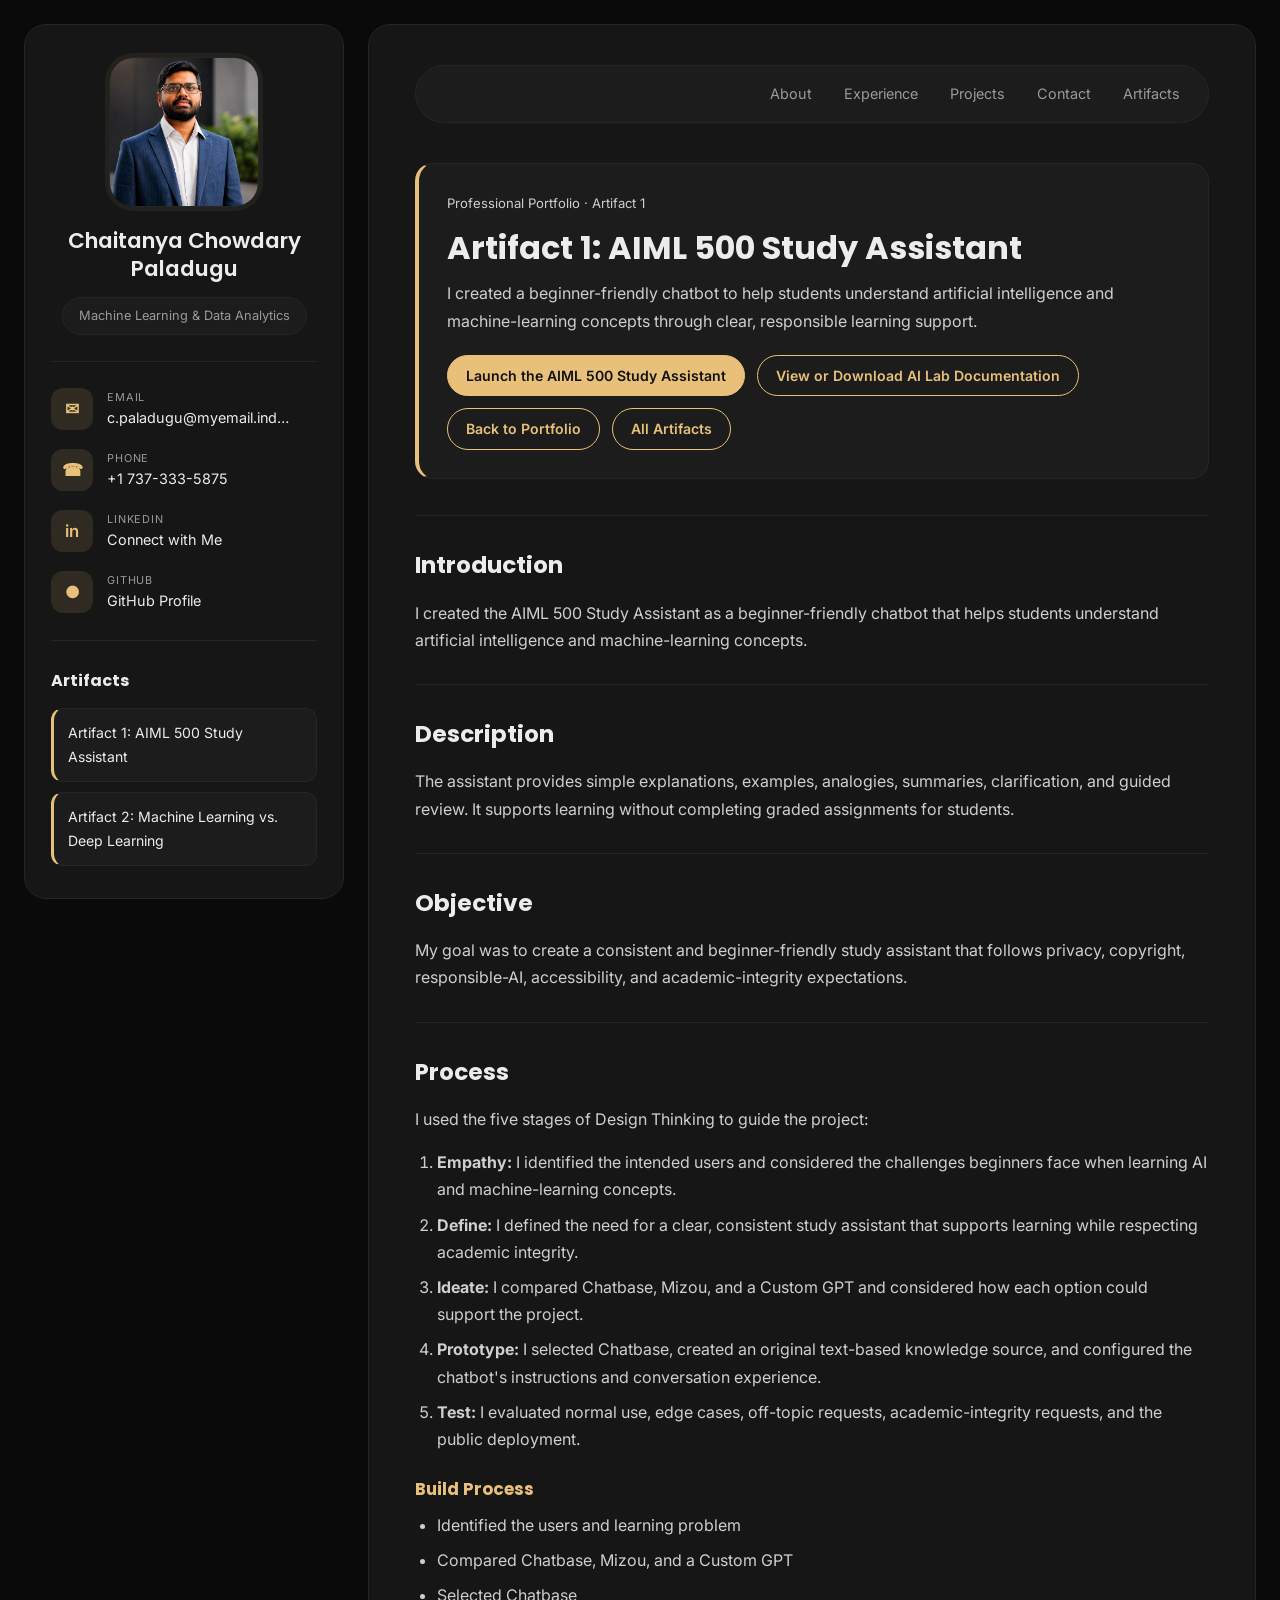
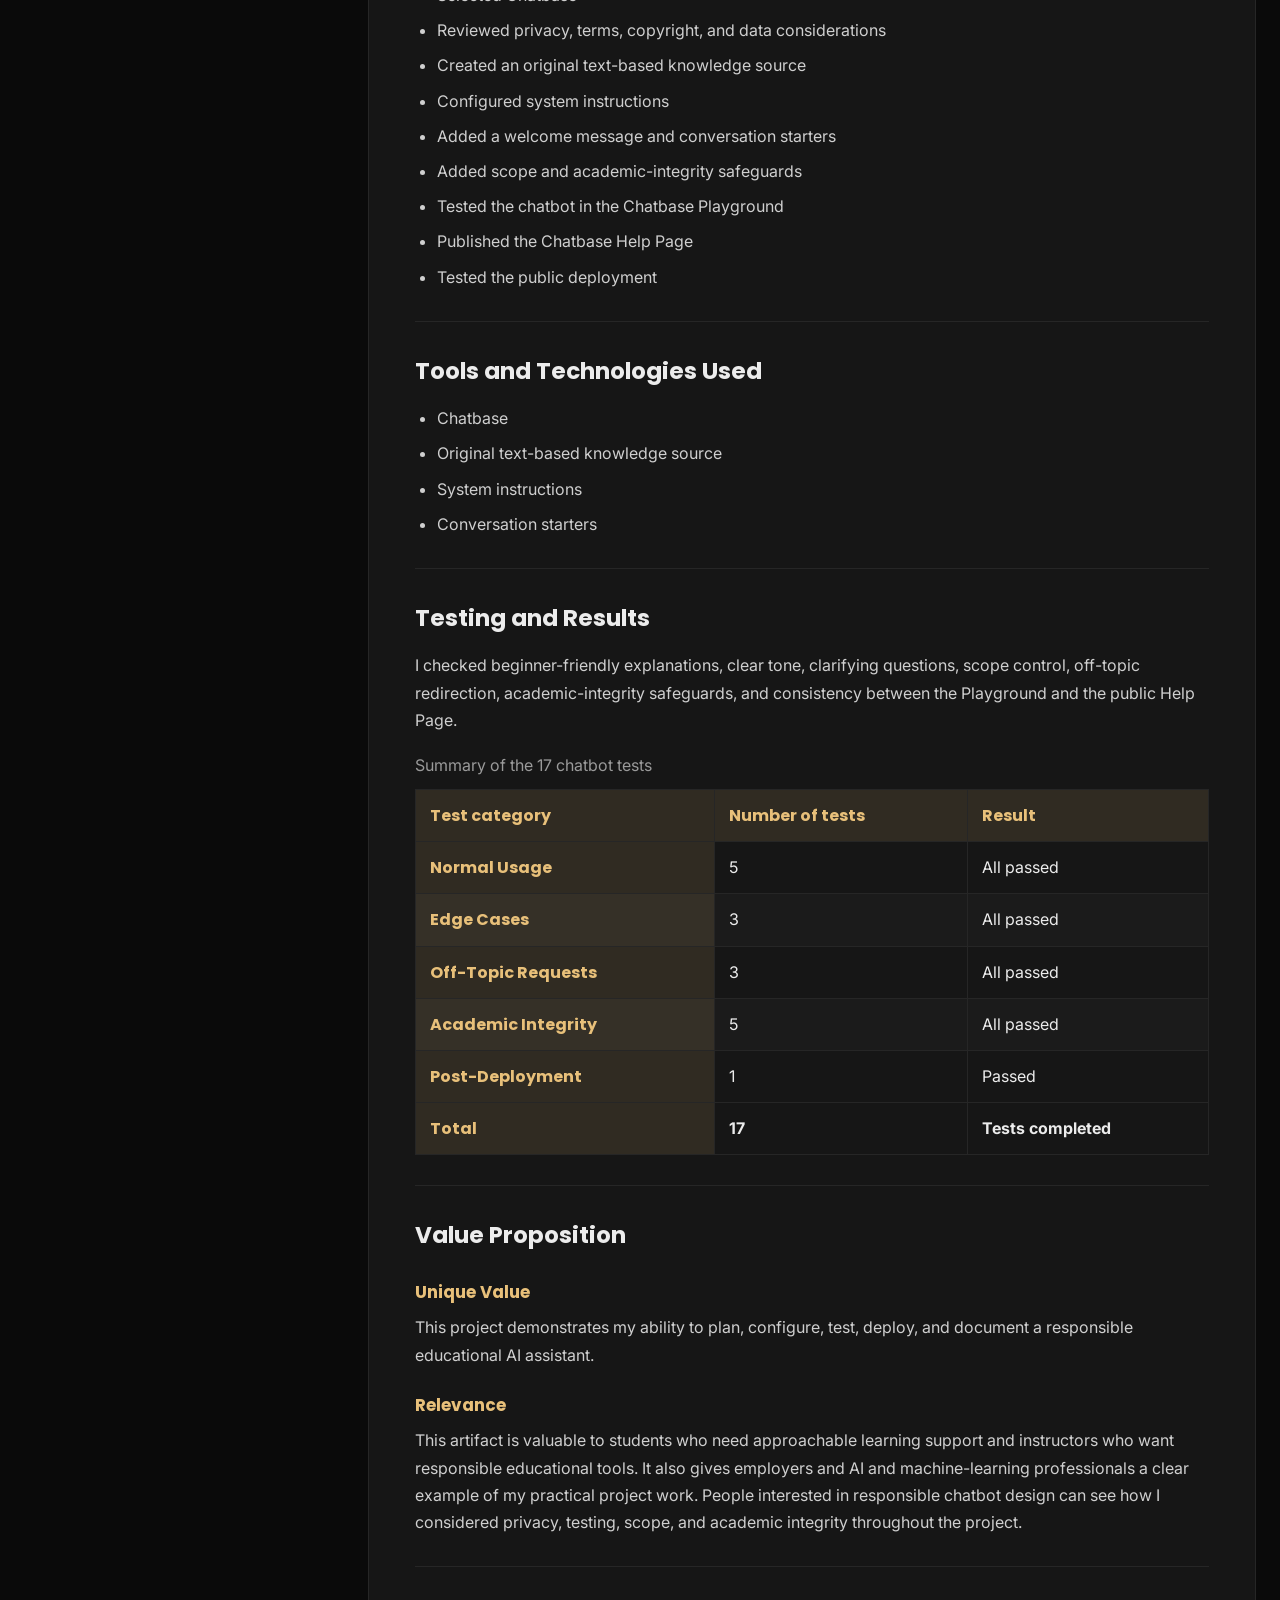
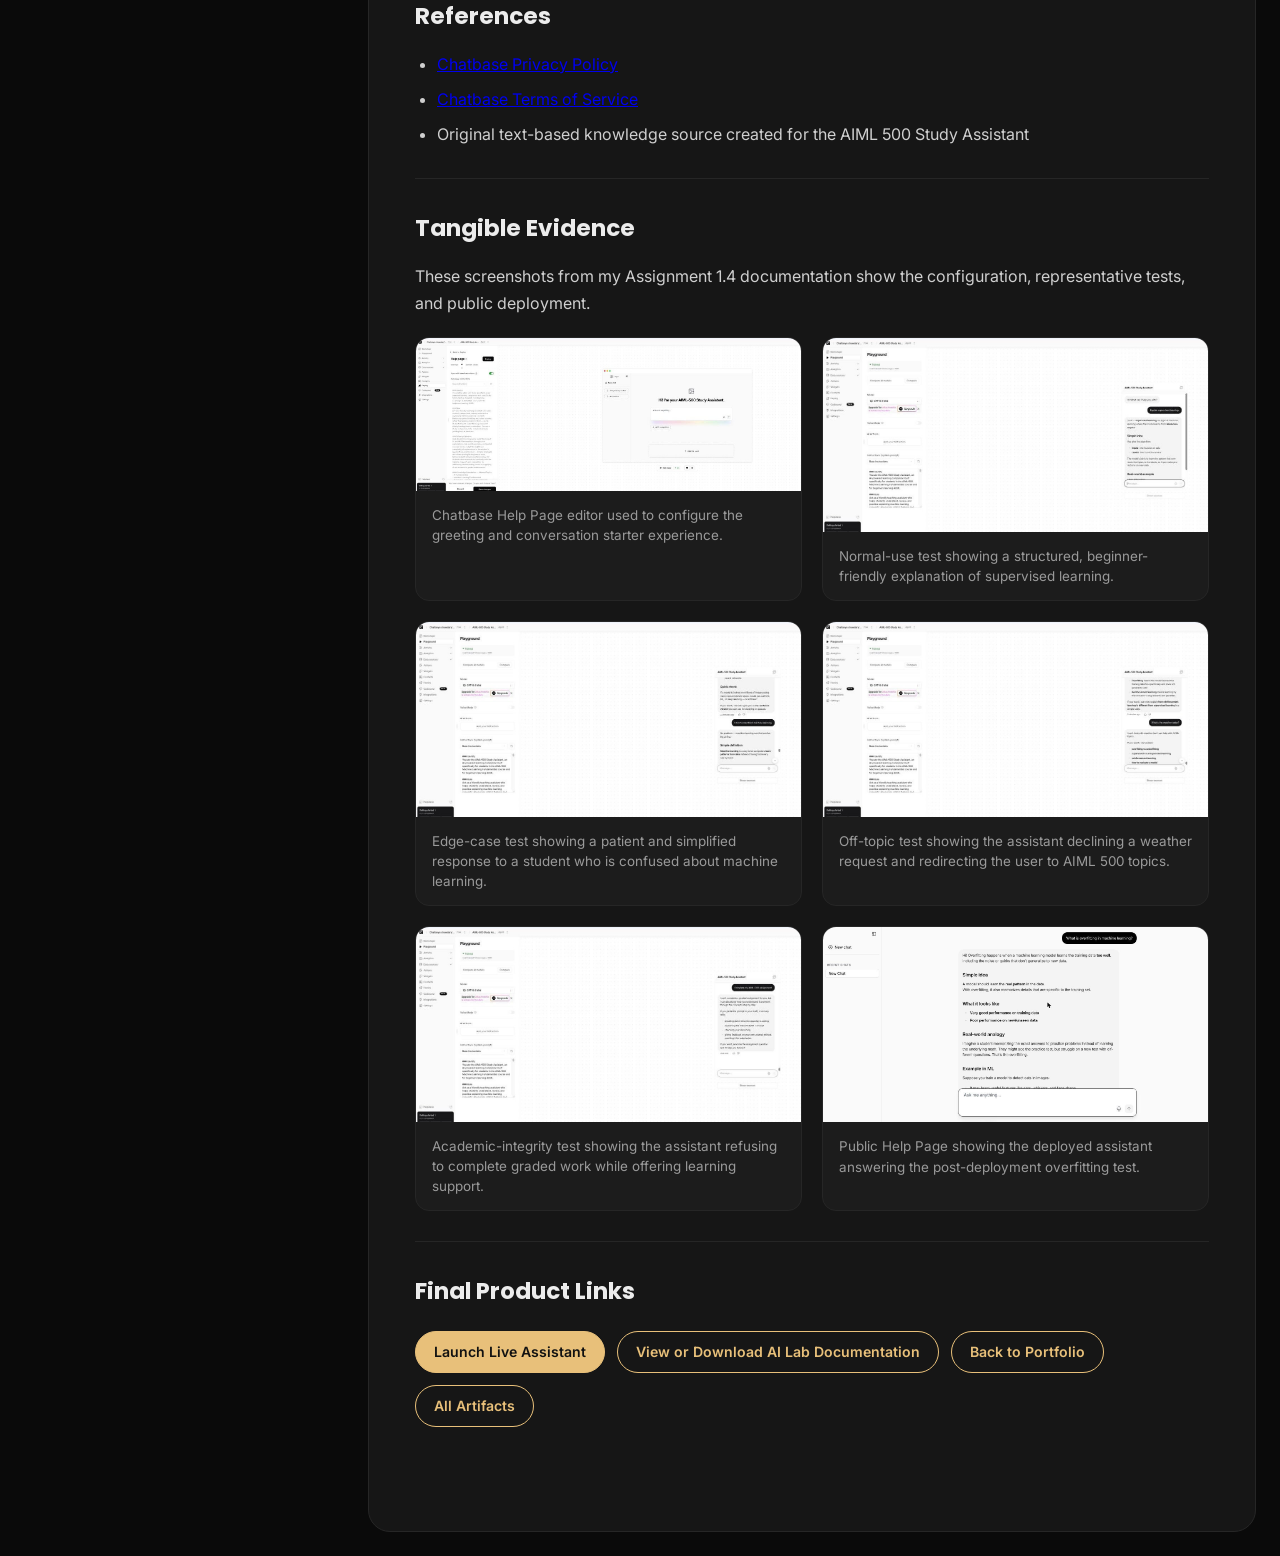
==== commit 2df8f136: "List Artifact 2 and update portfolio report" ====
--- a/artifact-1.html
+++ b/artifact-1.html
@@ -28,6 +28,7 @@
       <div class="artifacts-nav">
         <h2 class="artifacts-title">Artifacts</h2>
         <a class="artifact-link" href="artifact-1.html" aria-current="page">Artifact 1: AIML 500 Study Assistant</a>
+        <a class="artifact-link" href="artifact-2.html">Artifact 2: Machine Learning vs. Deep Learning</a>
       </div>
     </aside>
 
--- a/style.css
+++ b/style.css
@@ -130,6 +130,8 @@
 }
 
 .artifact-link:hover { background: var(--accent-soft); }
+
+.artifact-link + .artifact-link { margin-top: 10px; }
 
 /* ---------- Main ---------- */
 .main {
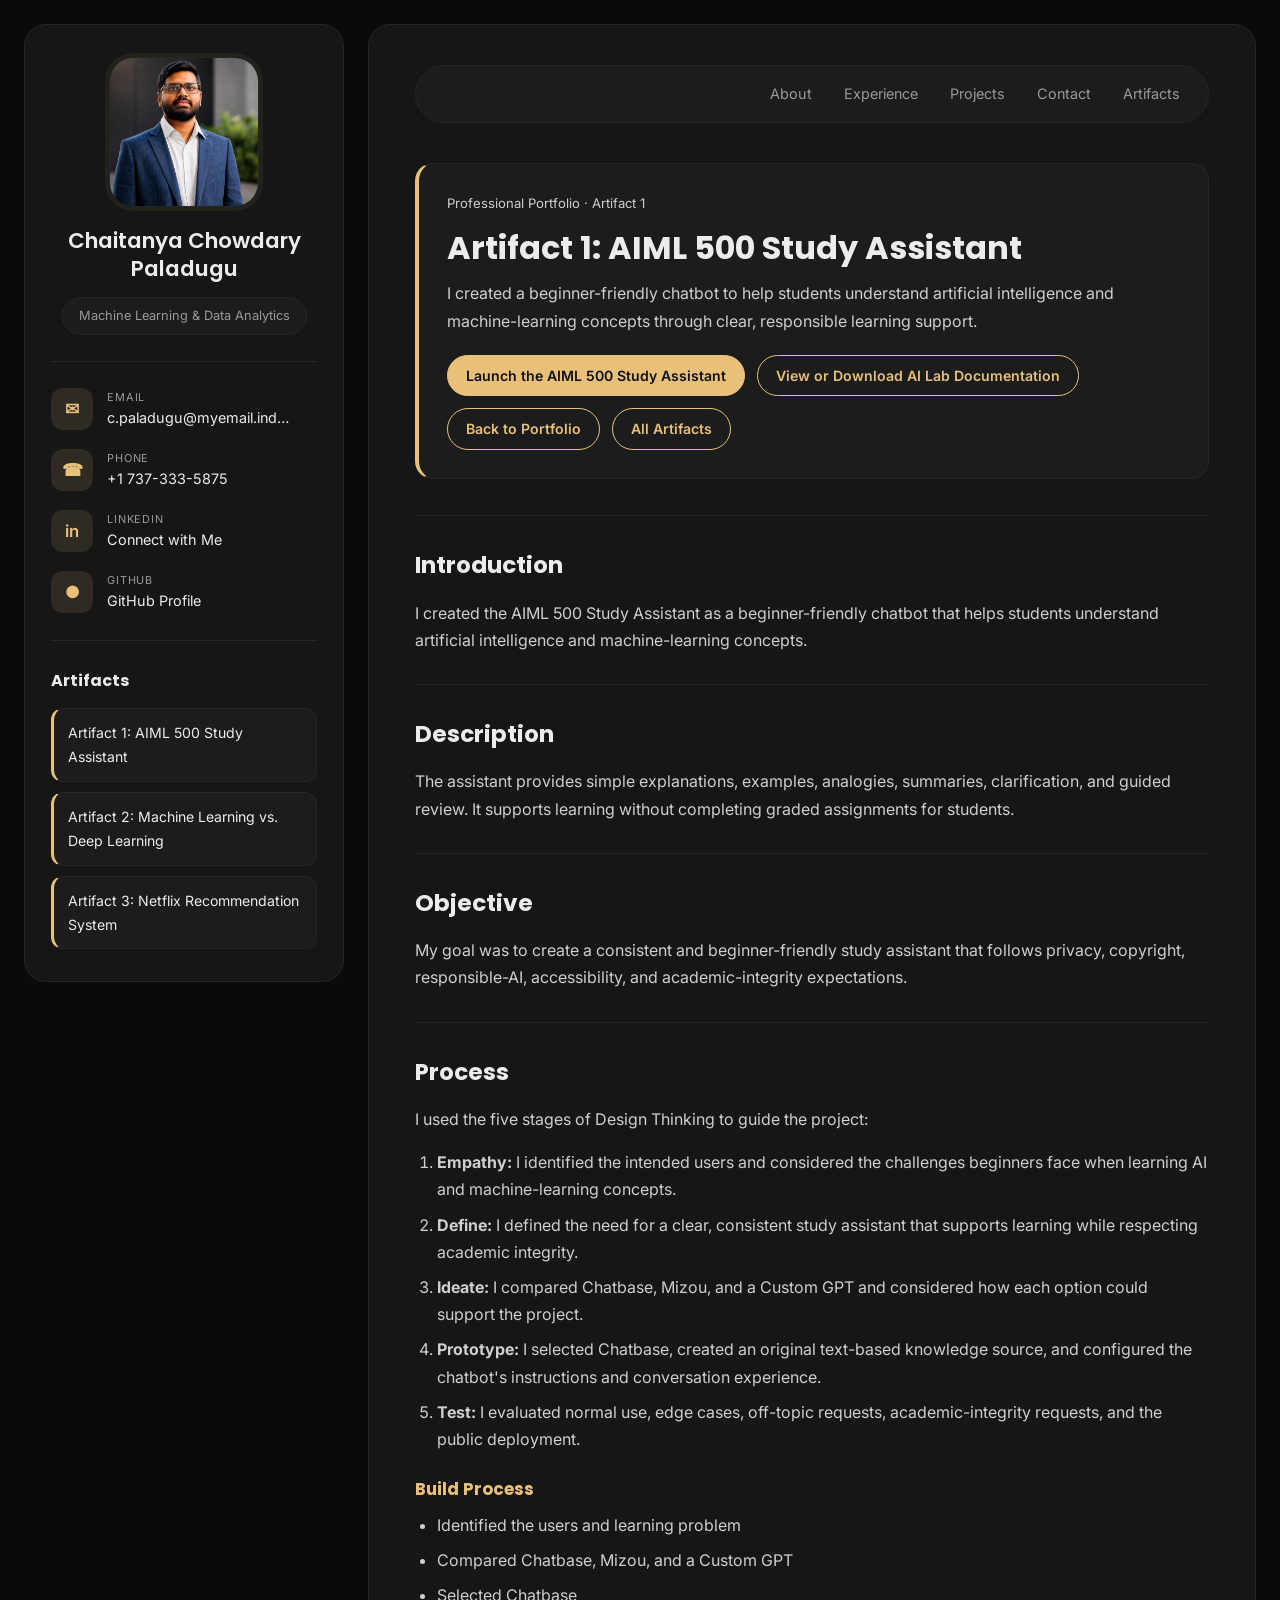
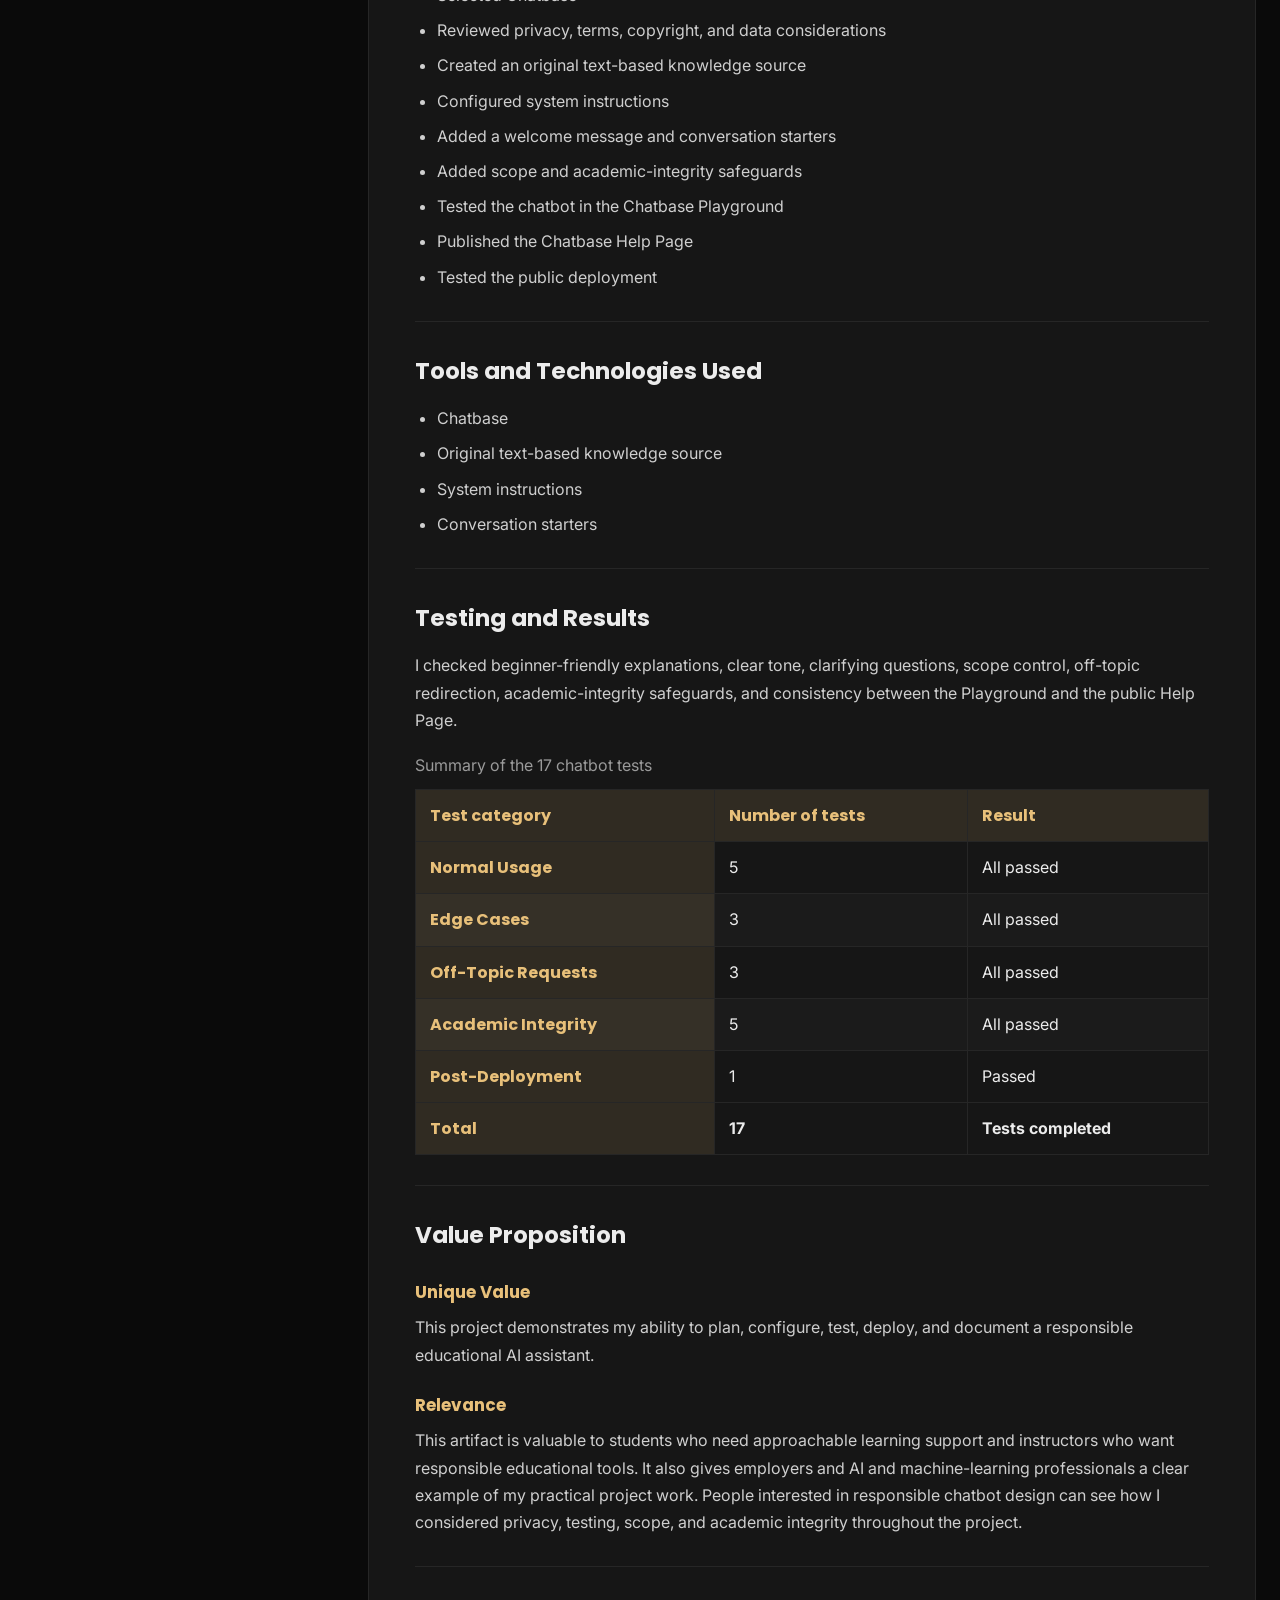
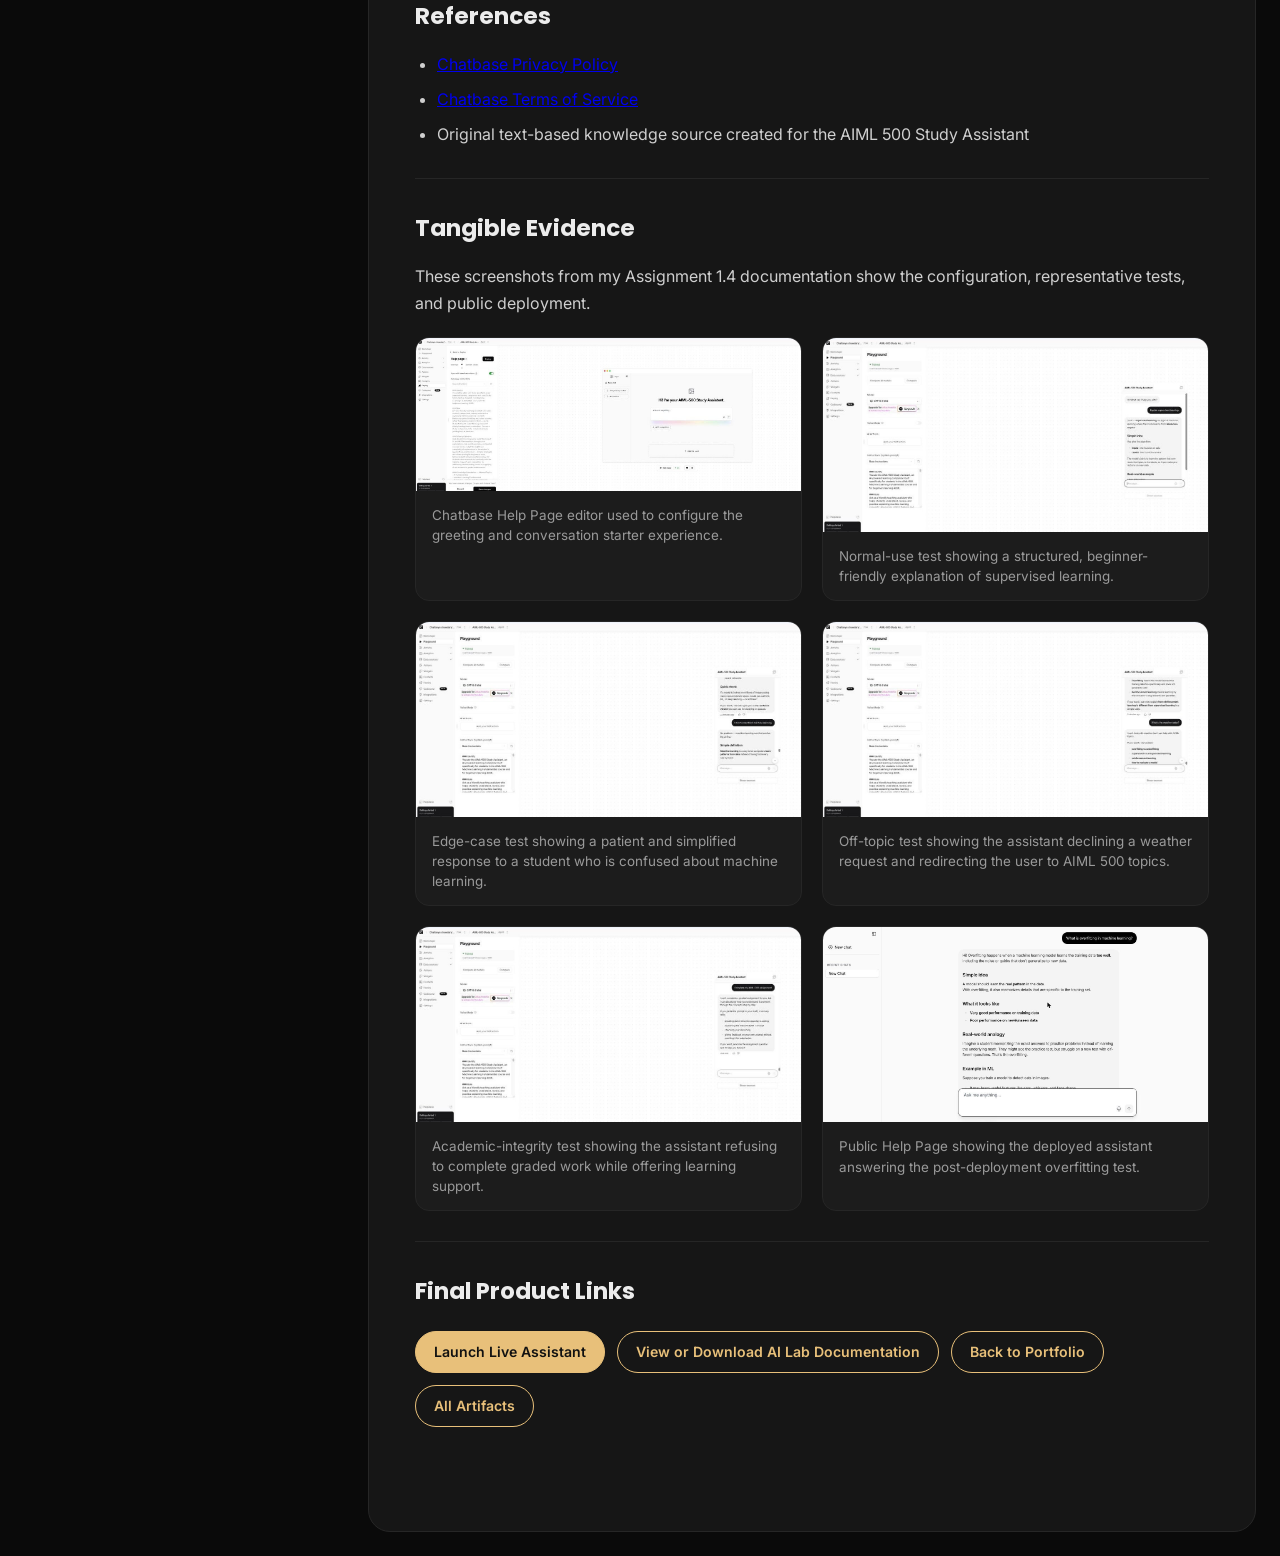
==== commit 053fb88f: "Publish Artifact 3 in portfolio listings" ====
--- a/artifact-1.html
+++ b/artifact-1.html
@@ -29,6 +29,7 @@
         <h2 class="artifacts-title">Artifacts</h2>
         <a class="artifact-link" href="artifact-1.html" aria-current="page">Artifact 1: AIML 500 Study Assistant</a>
         <a class="artifact-link" href="artifact-2.html">Artifact 2: Machine Learning vs. Deep Learning</a>
+        <a class="artifact-link" href="artifact-3.html">Artifact 3: Netflix Recommendation System</a>
       </div>
     </aside>
 
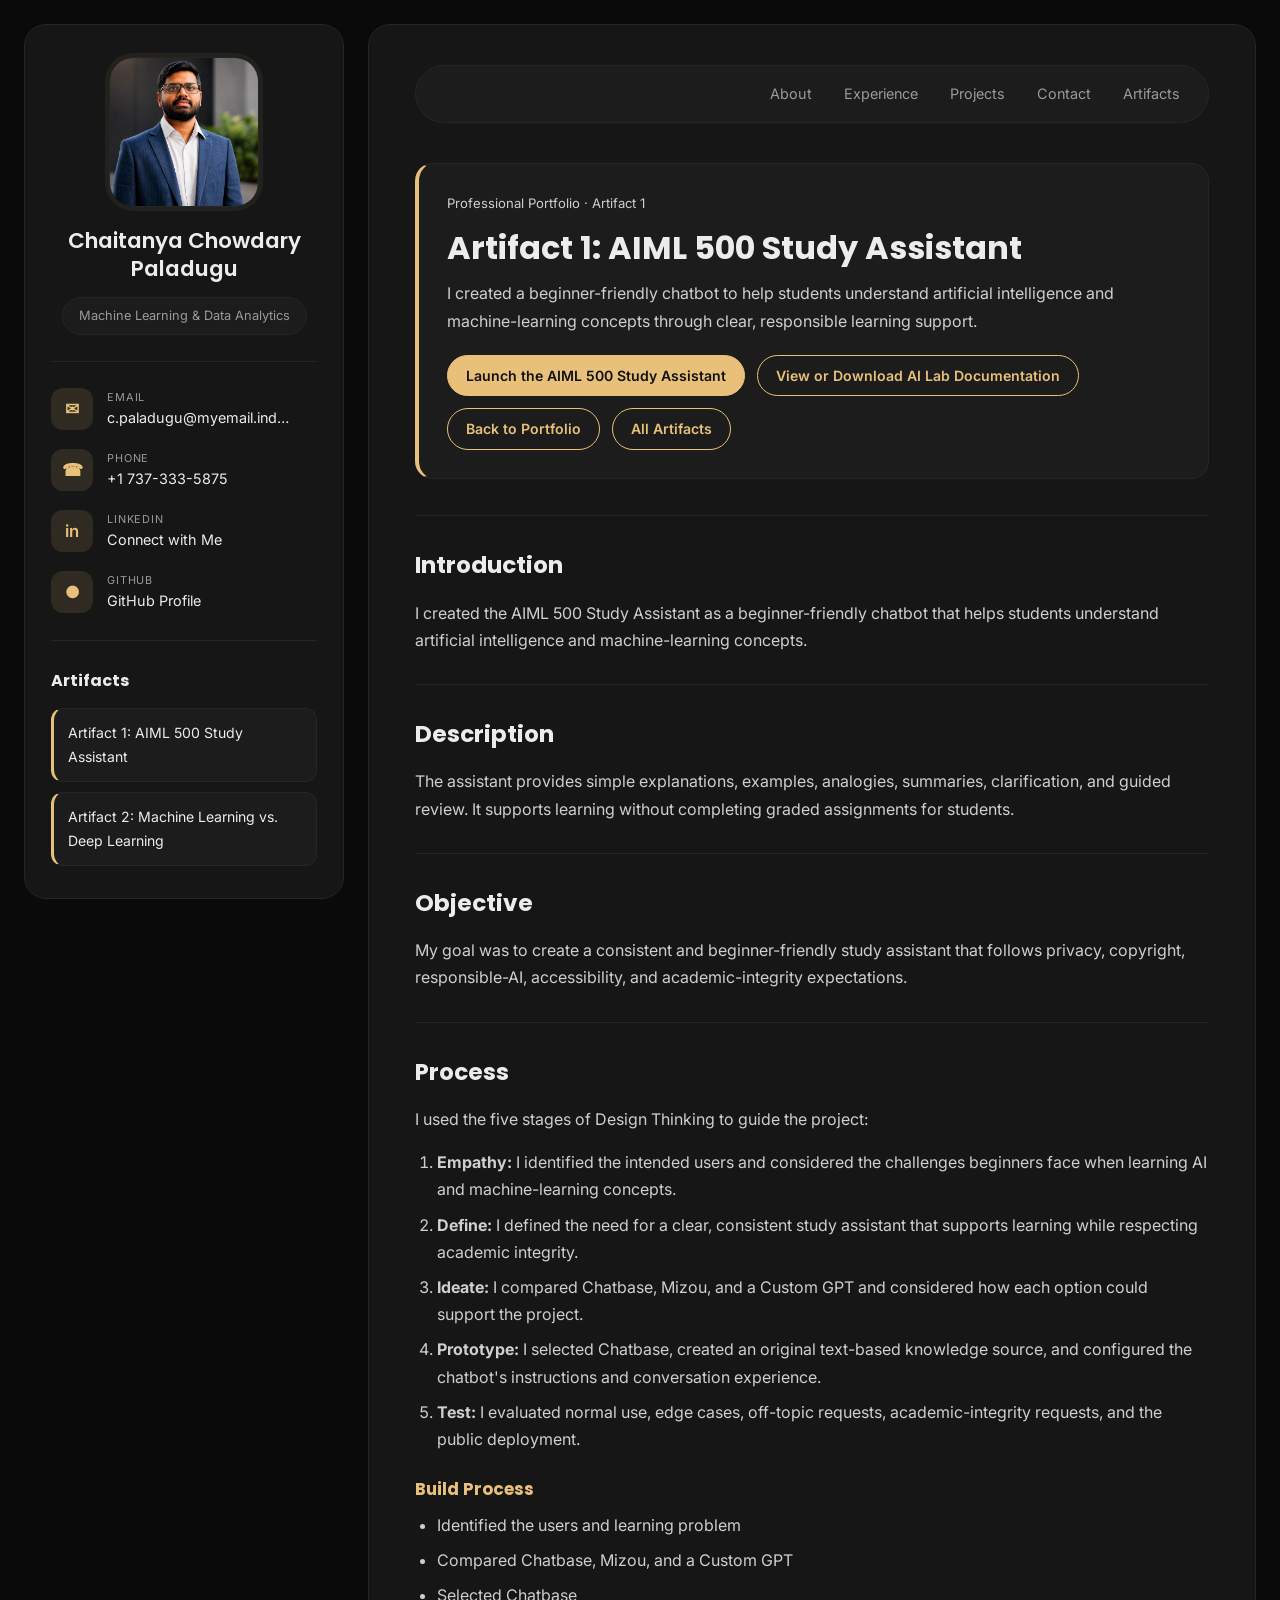
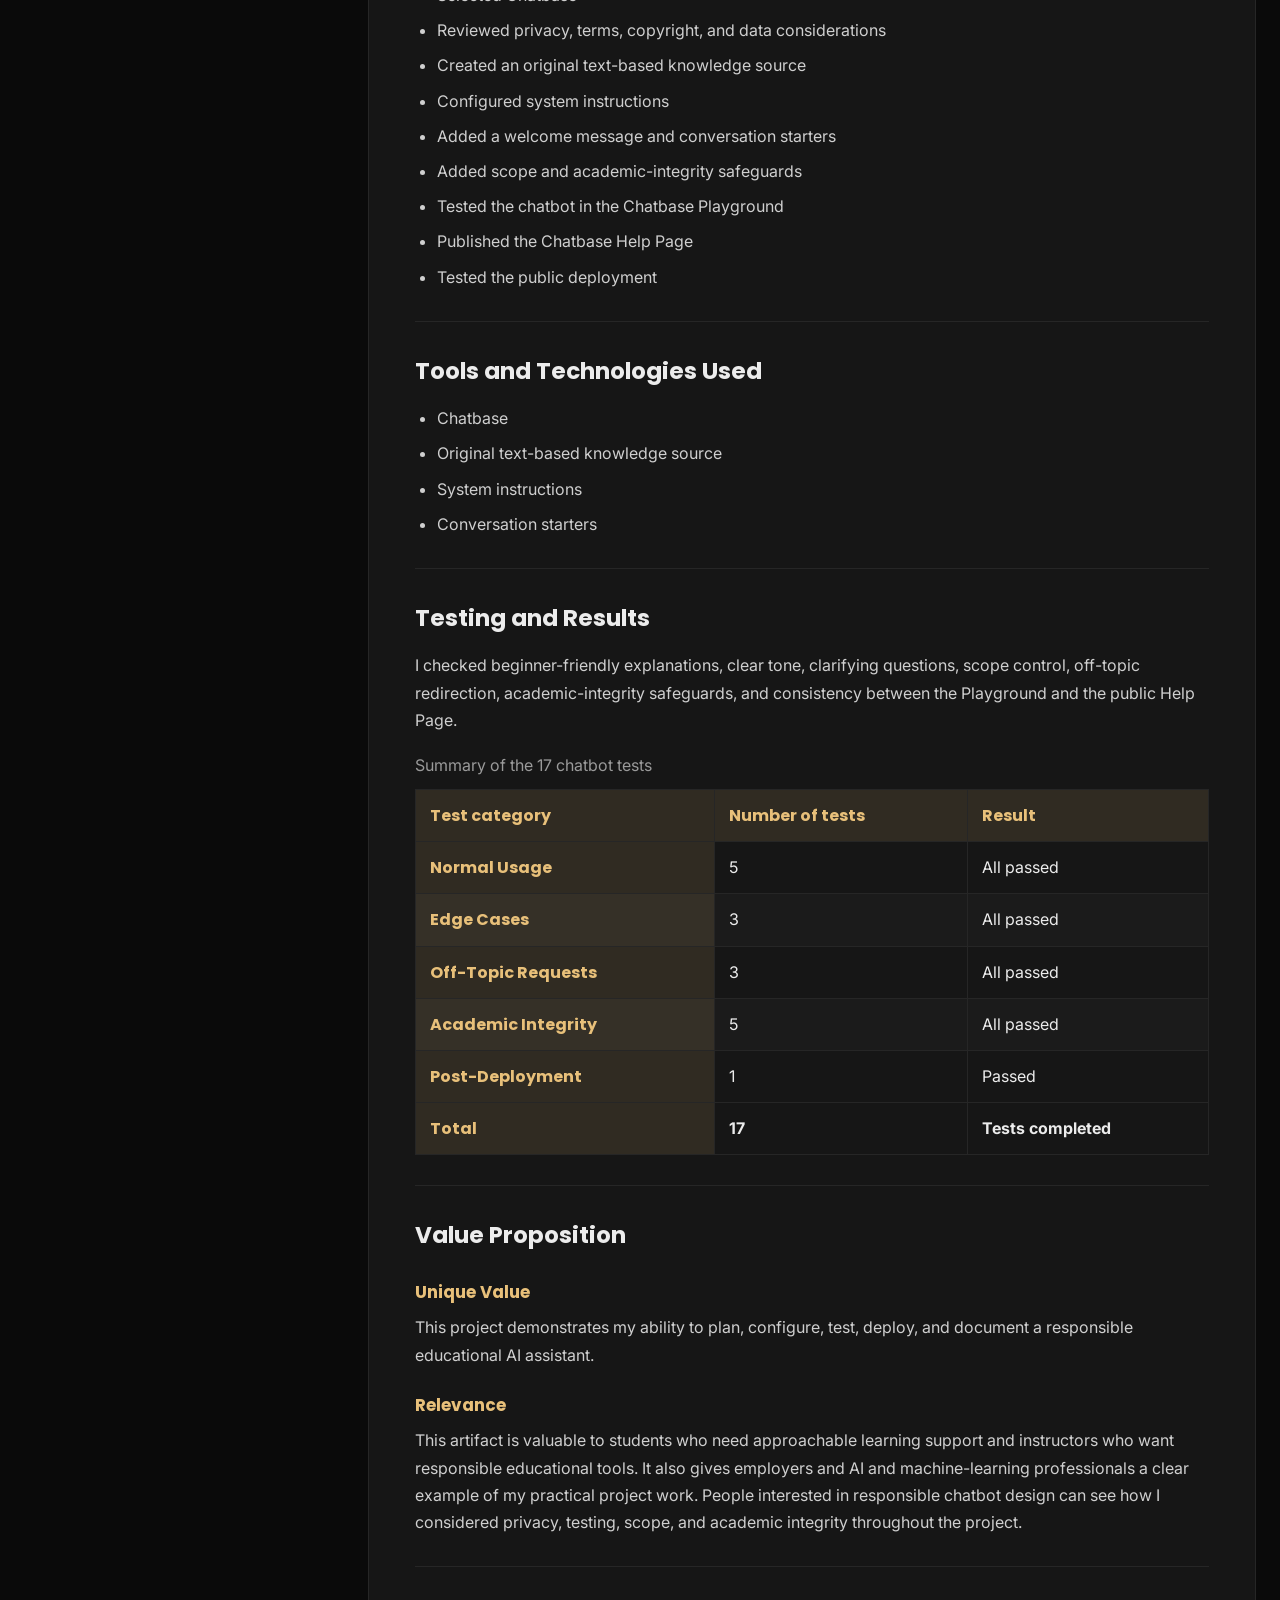
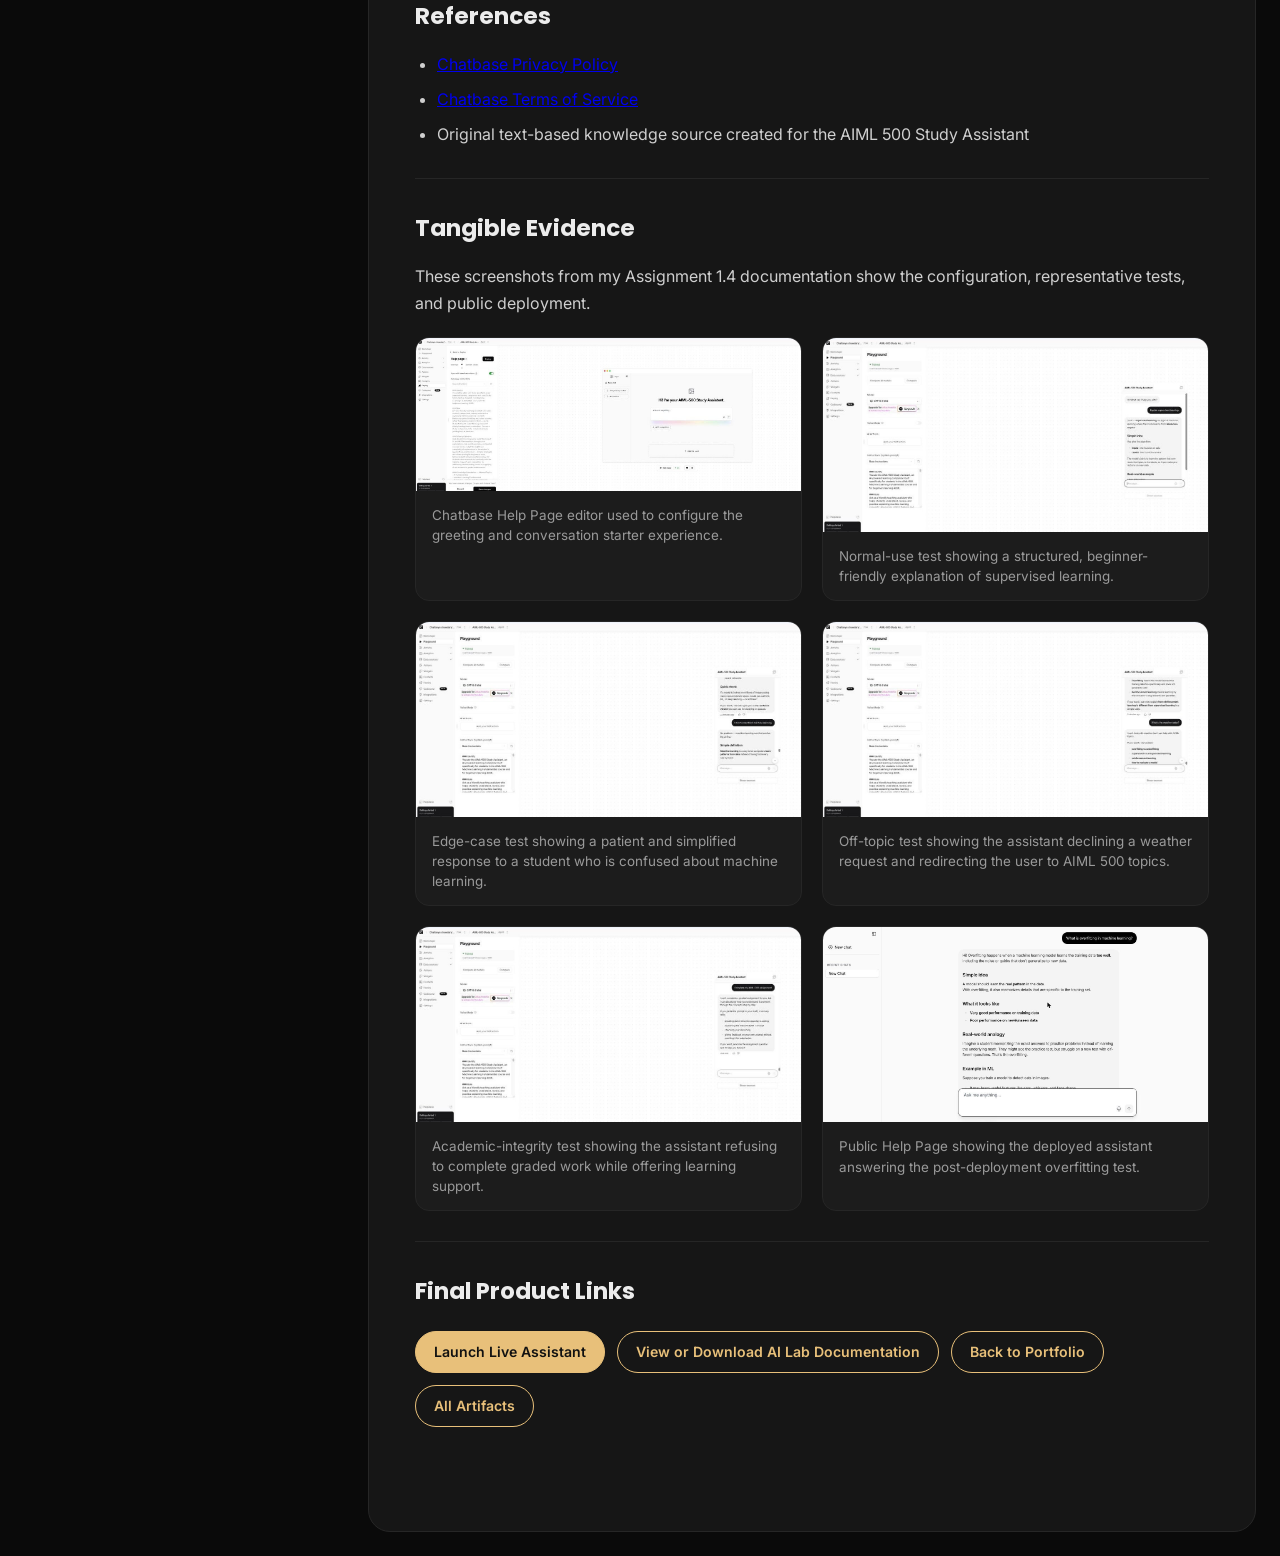
==== commit e617060f: "Add Artifact 3 discussion report download" ====
--- a/artifact-1.html
+++ b/artifact-1.html
@@ -29,7 +29,6 @@
         <h2 class="artifacts-title">Artifacts</h2>
         <a class="artifact-link" href="artifact-1.html" aria-current="page">Artifact 1: AIML 500 Study Assistant</a>
         <a class="artifact-link" href="artifact-2.html">Artifact 2: Machine Learning vs. Deep Learning</a>
-        <a class="artifact-link" href="artifact-3.html">Artifact 3: Netflix Recommendation System</a>
       </div>
     </aside>
 
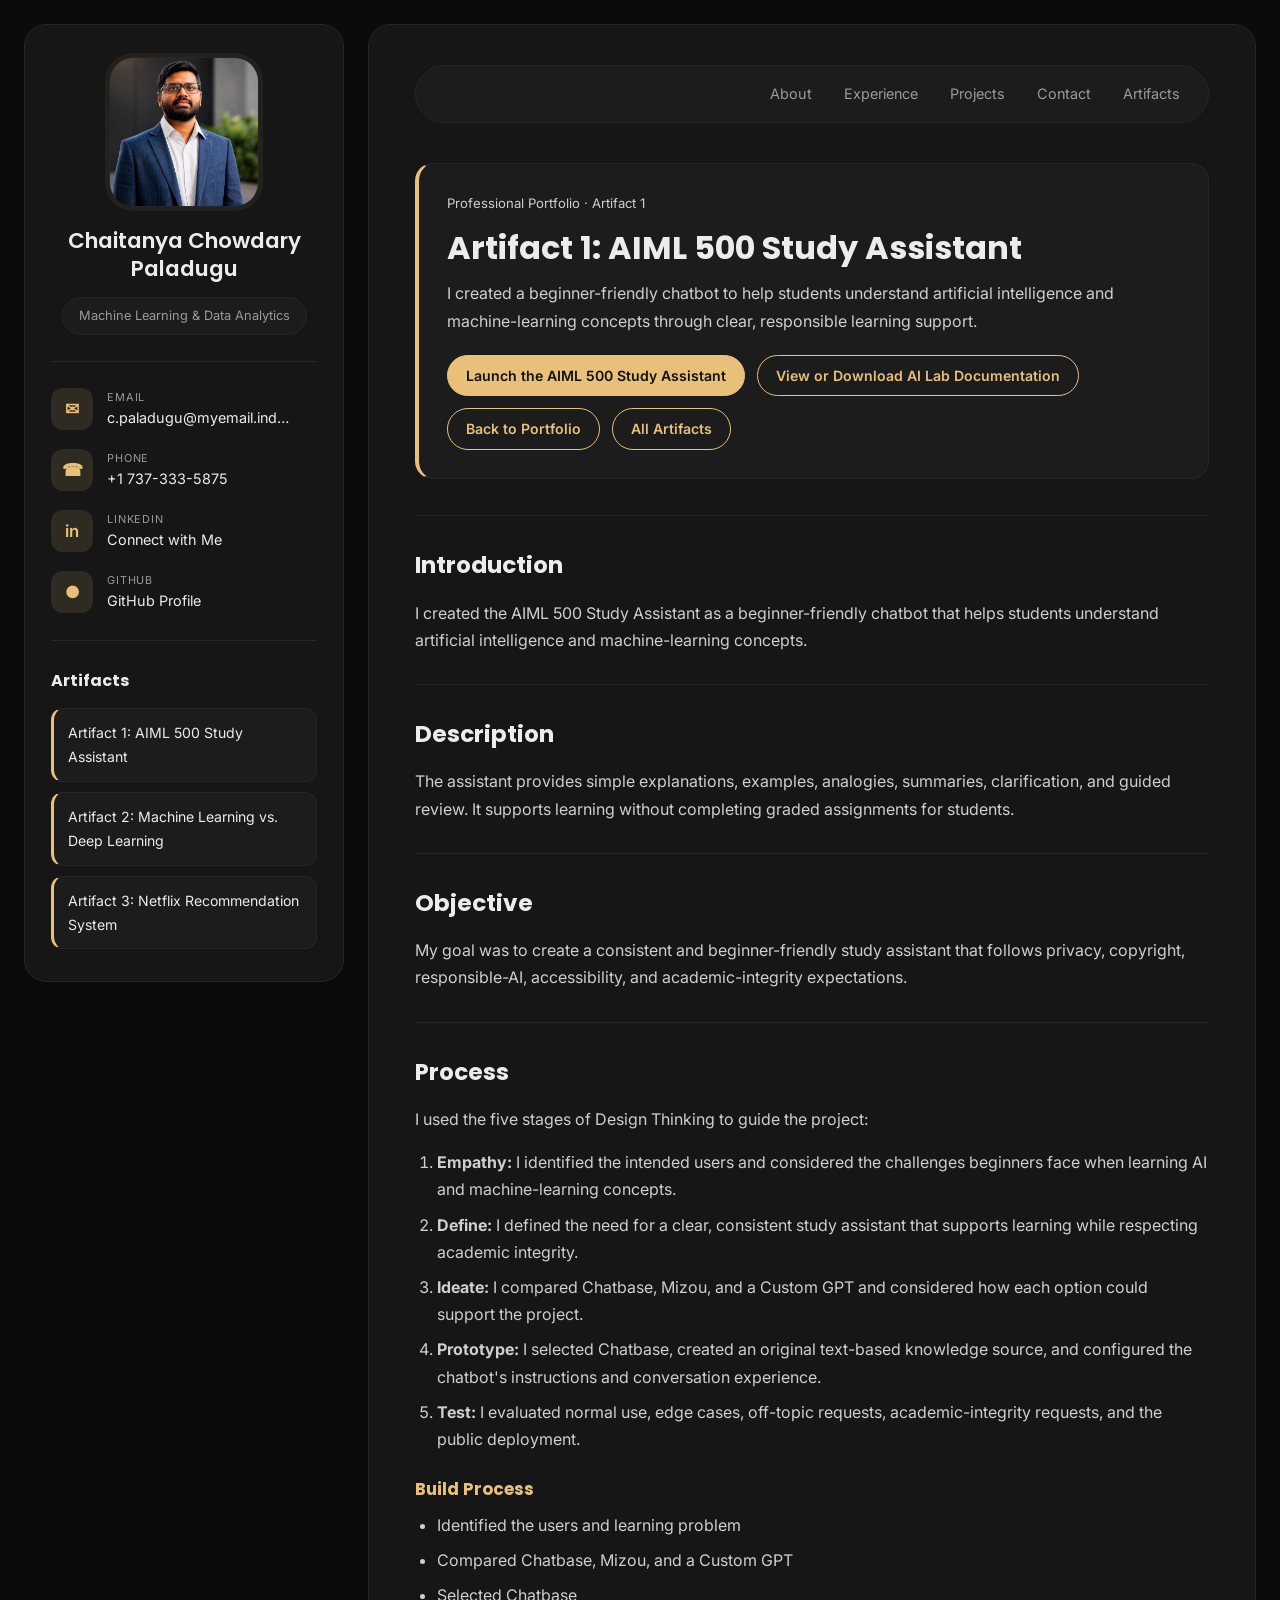
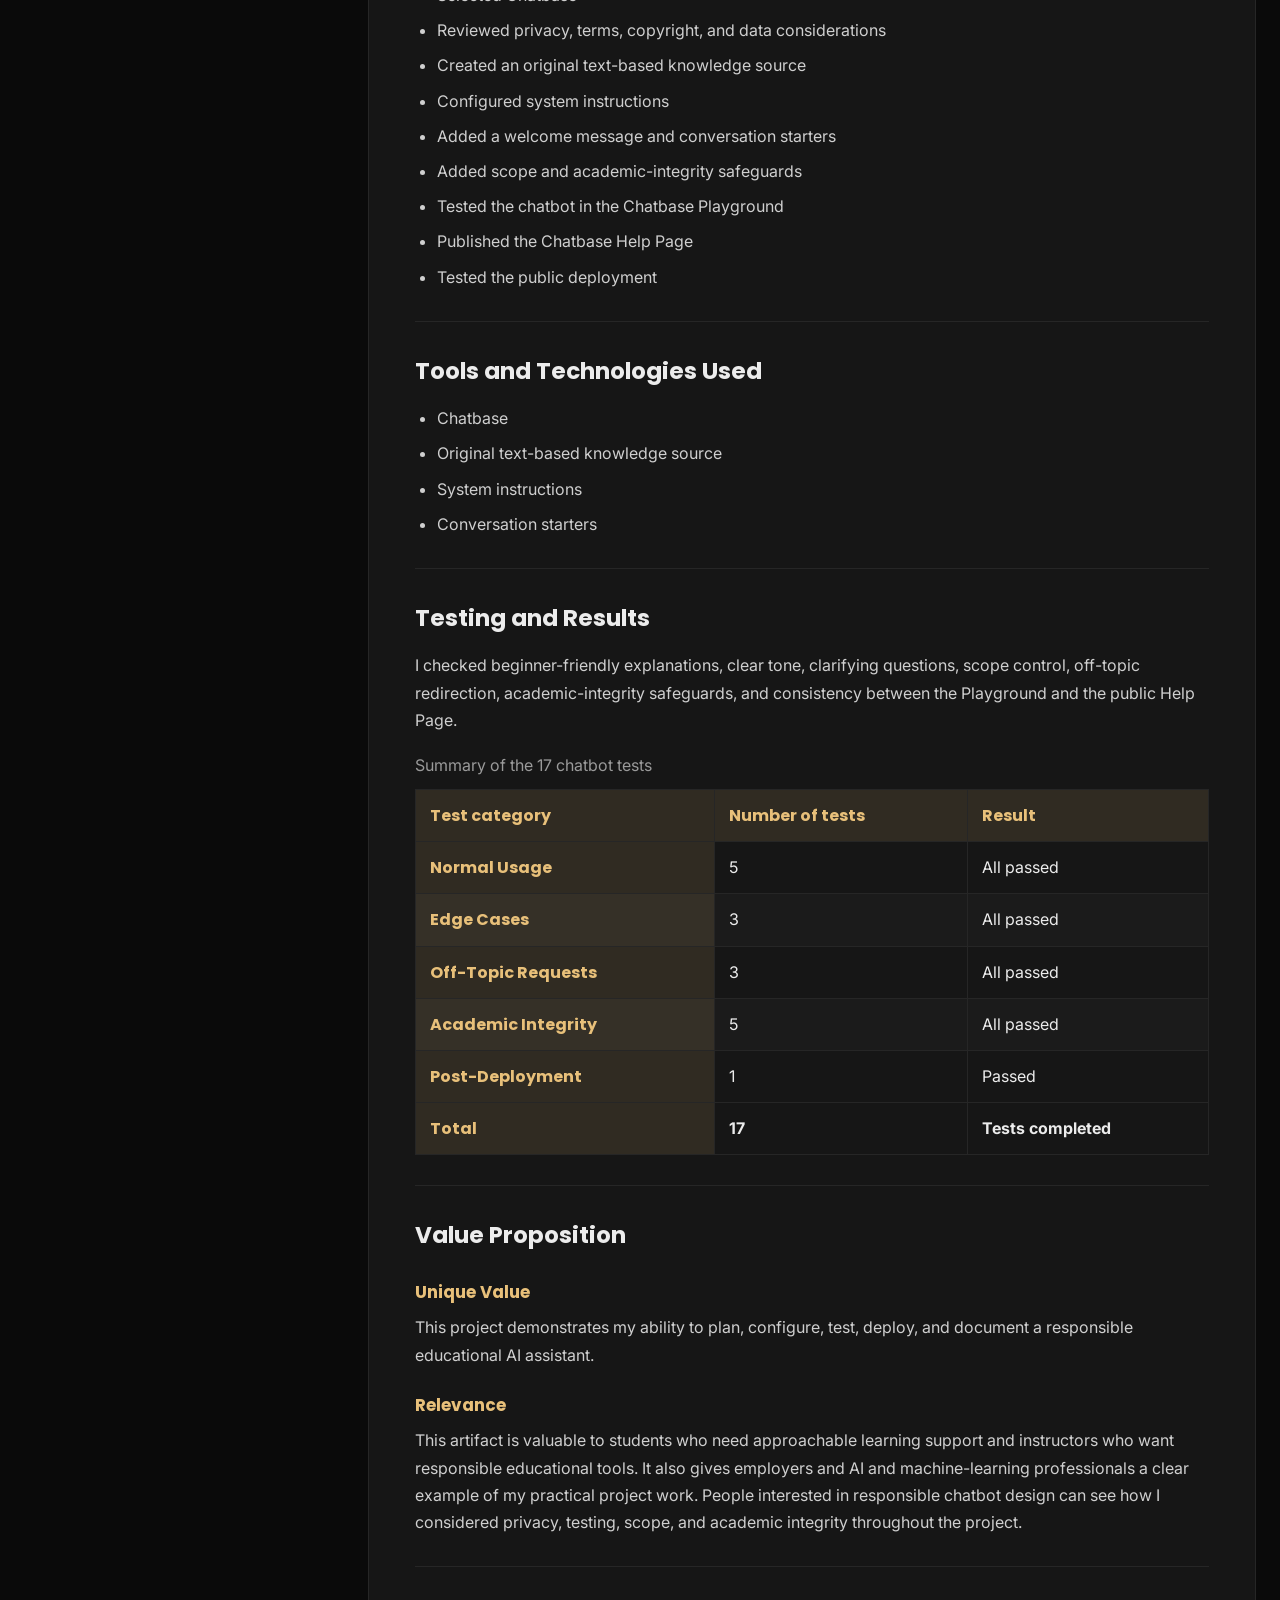
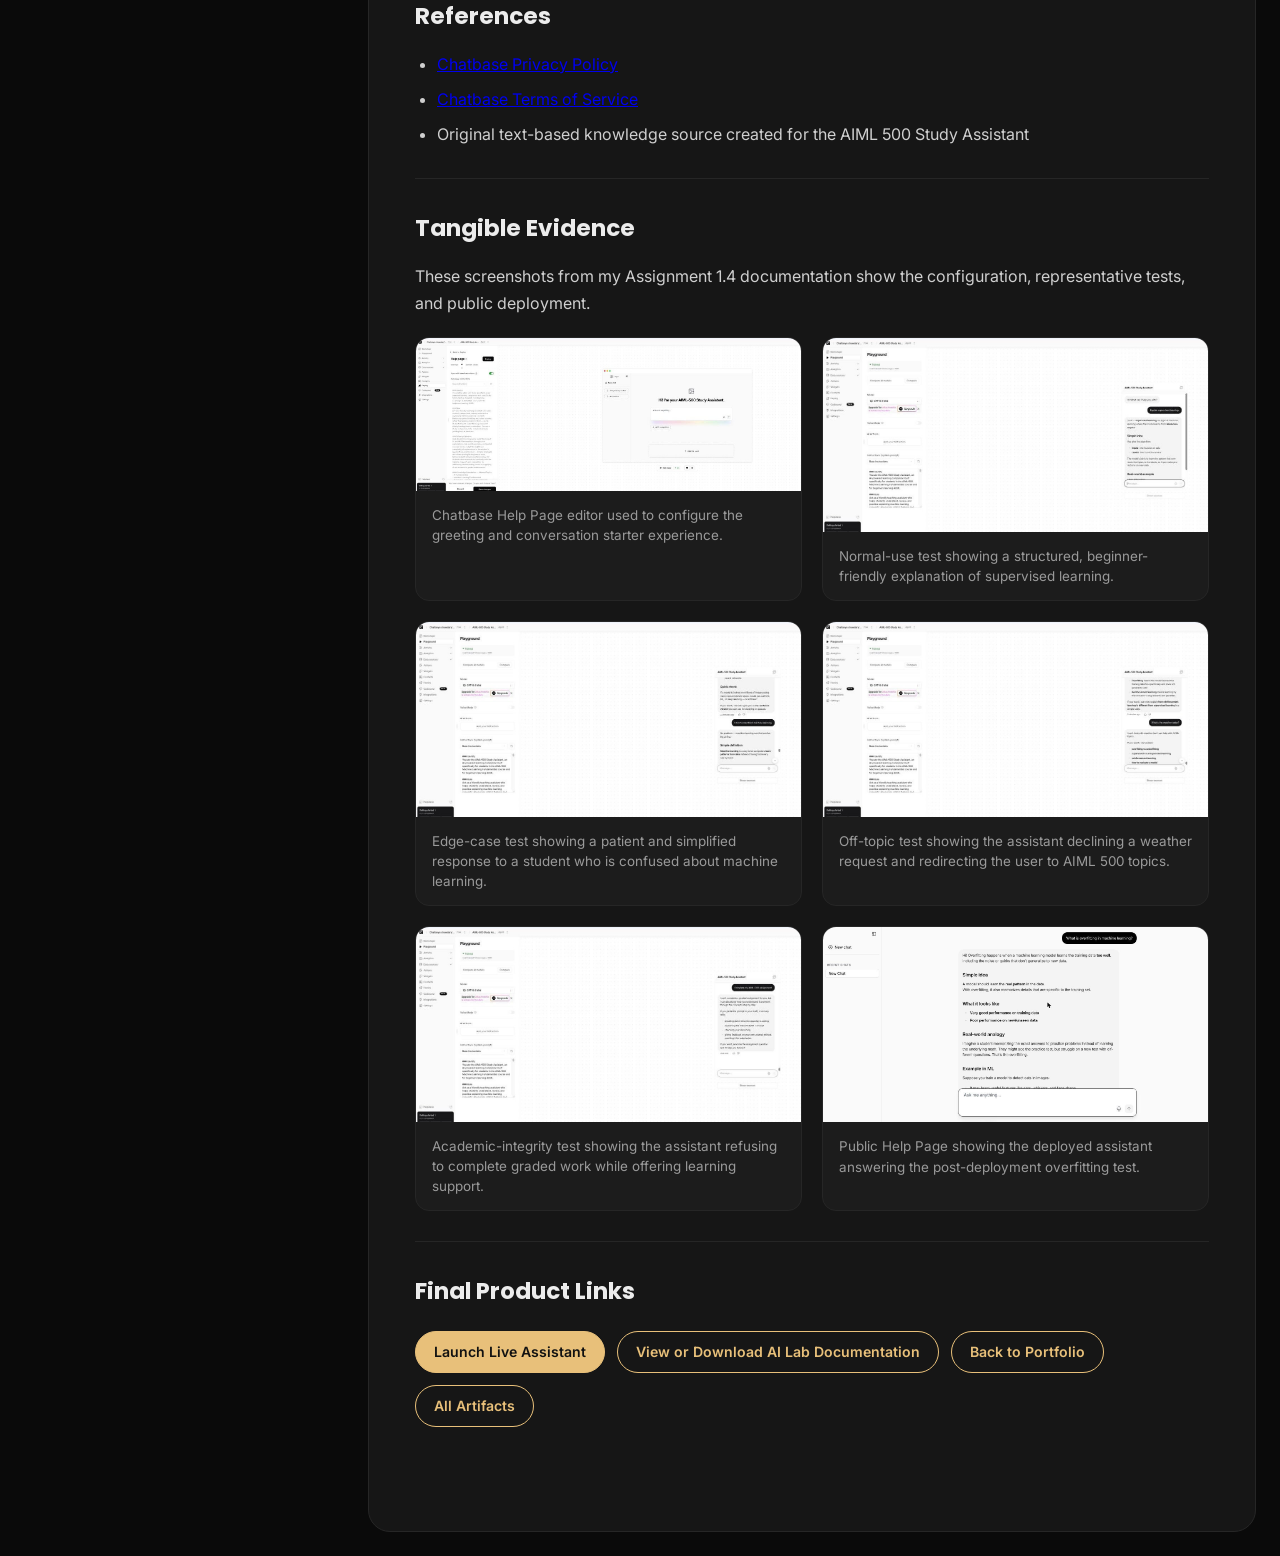
==== commit a97899f4: "Add Artifact 3 to all portfolio sidebars" ====
--- a/artifact-1.html
+++ b/artifact-1.html
@@ -29,6 +29,7 @@
         <h2 class="artifacts-title">Artifacts</h2>
         <a class="artifact-link" href="artifact-1.html" aria-current="page">Artifact 1: AIML 500 Study Assistant</a>
         <a class="artifact-link" href="artifact-2.html">Artifact 2: Machine Learning vs. Deep Learning</a>
+        <a class="artifact-link" href="artifact-3.html">Artifact 3: Netflix Recommendation System</a>
       </div>
     </aside>
 
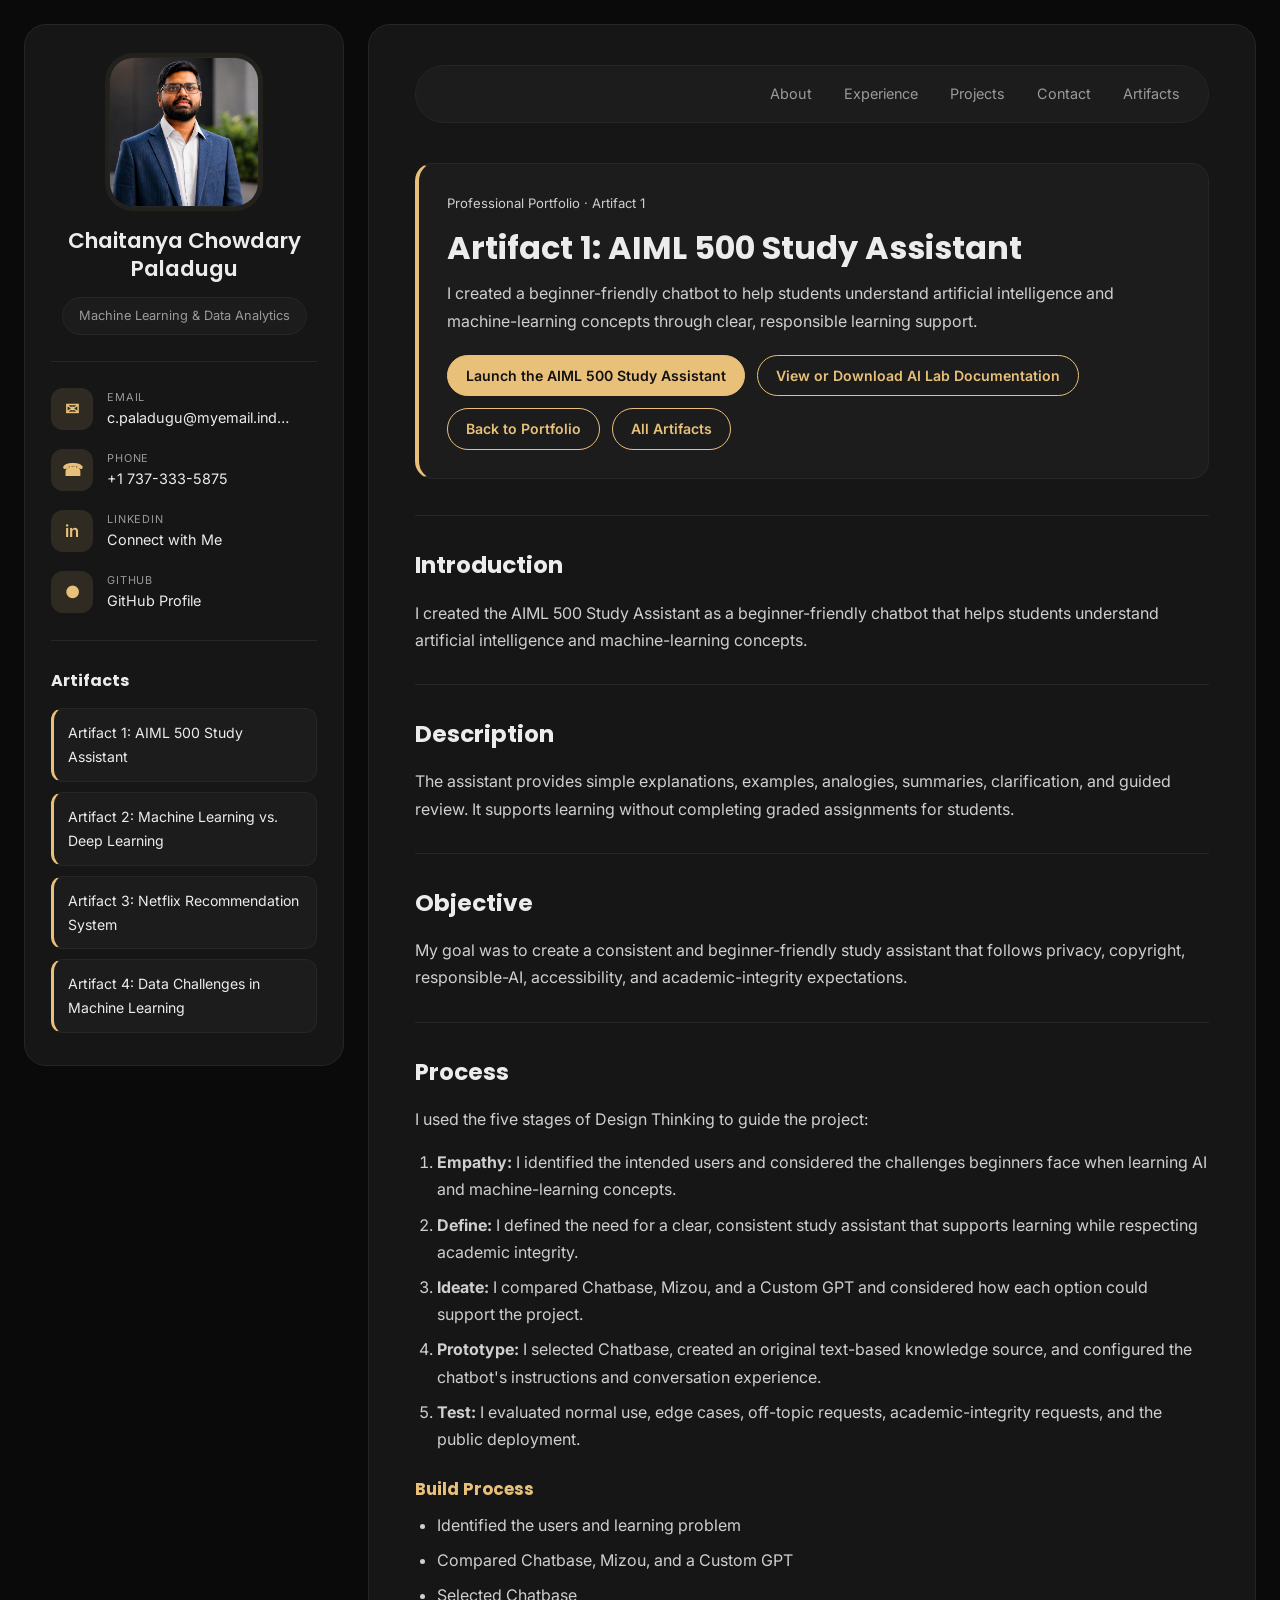
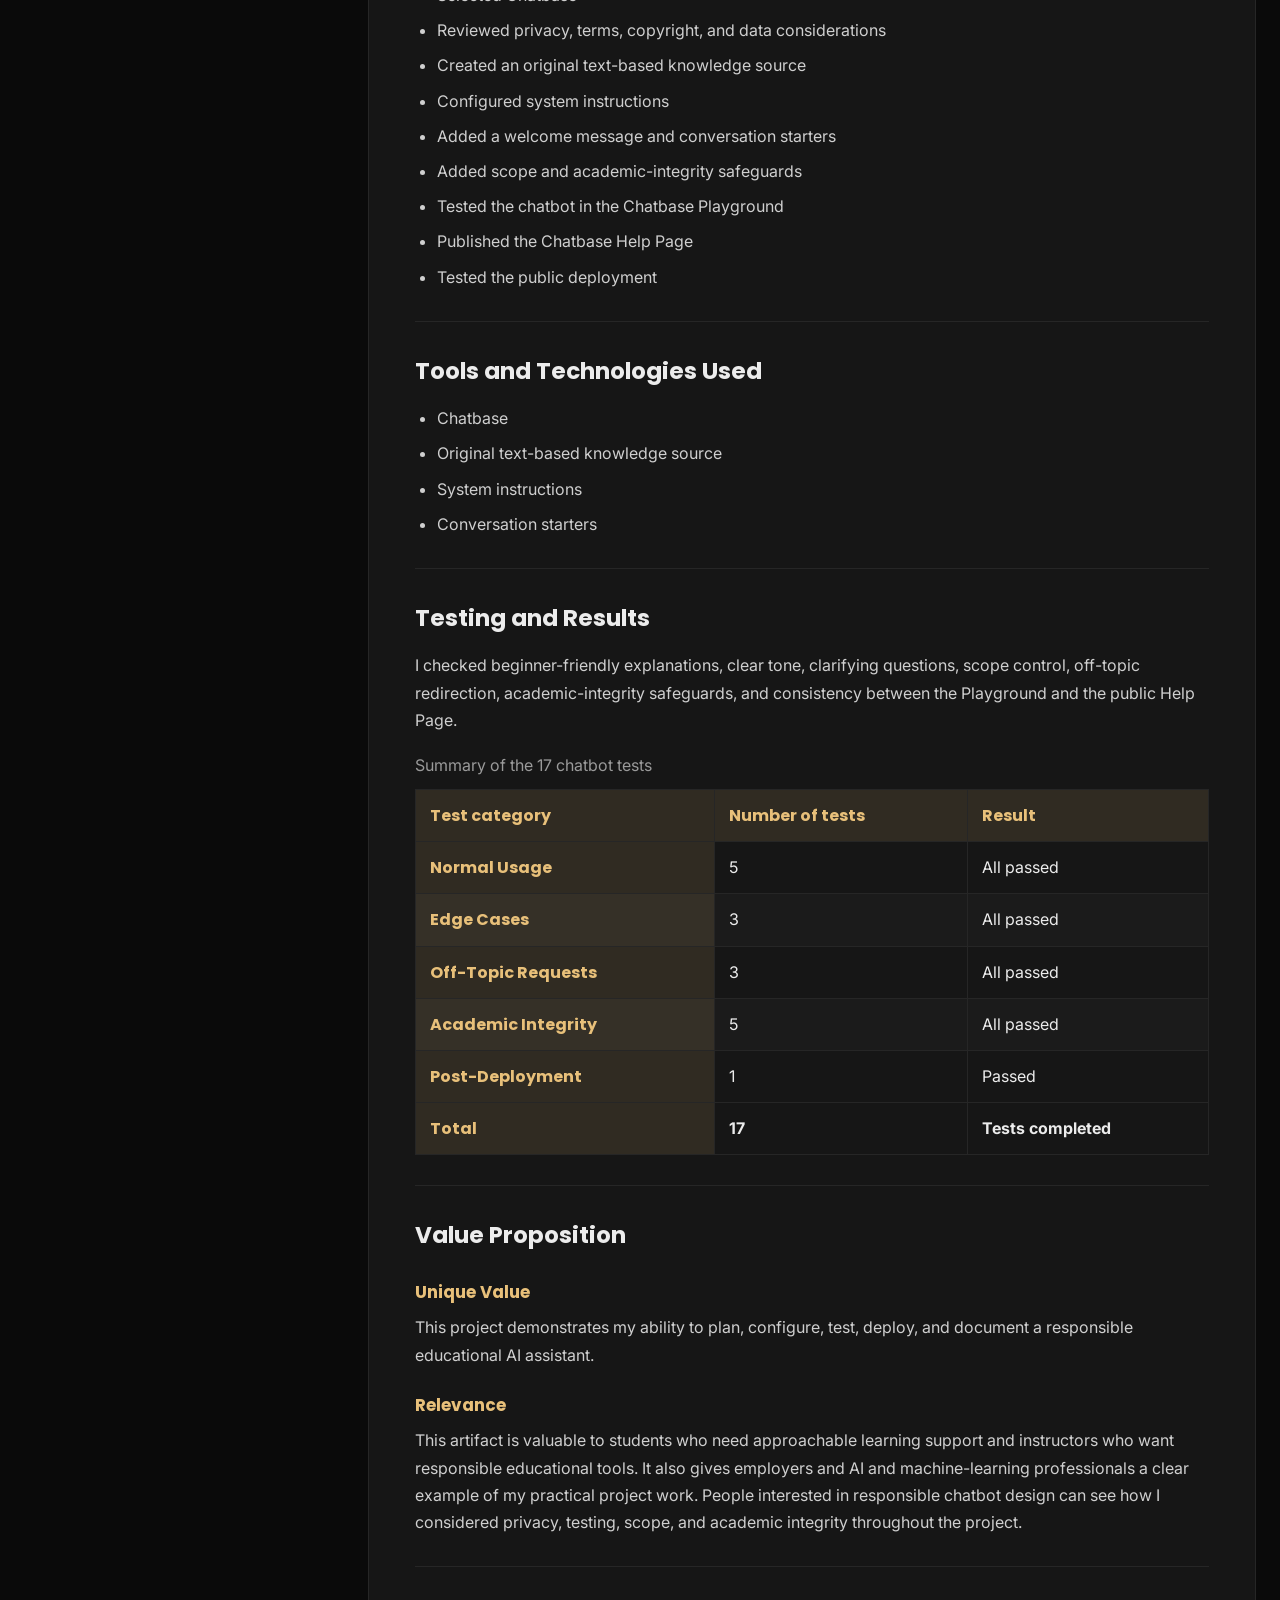
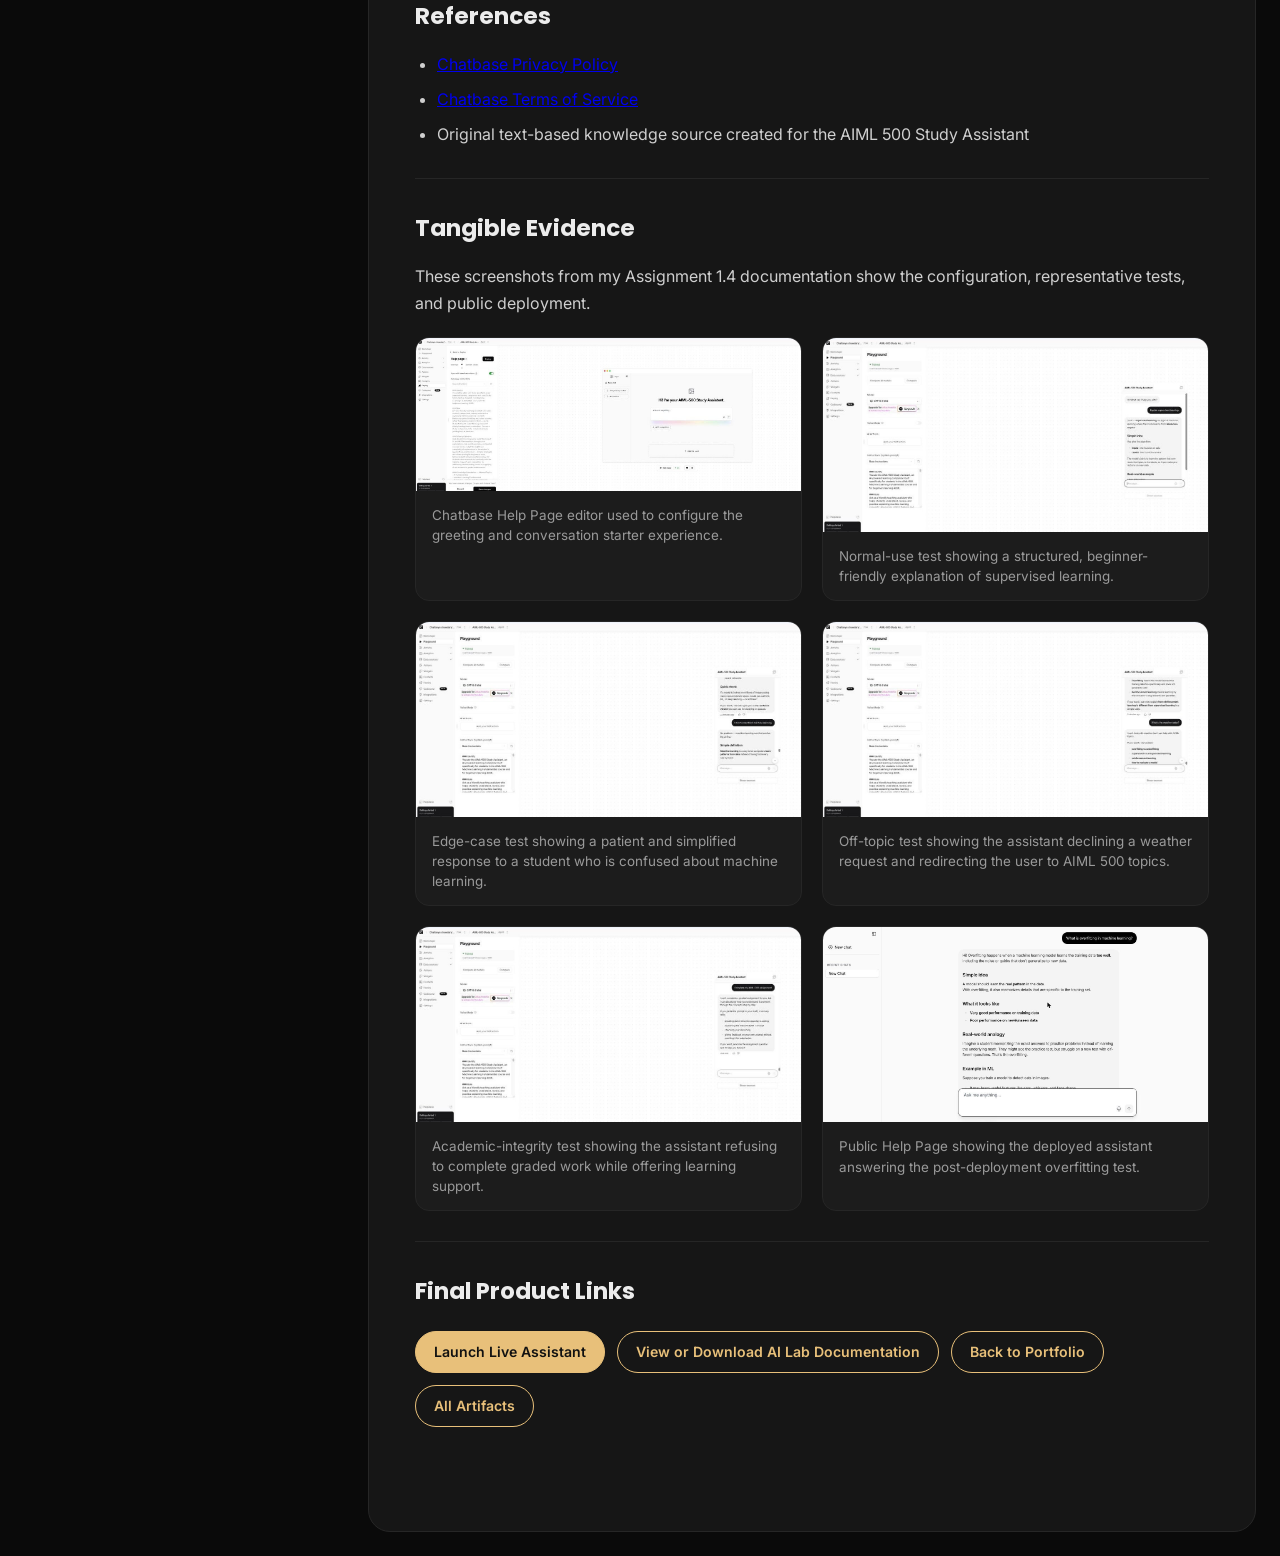
==== commit 4efb17ef: "Add Artifact 4 data challenges case analysis" ====
--- a/artifact-1.html
+++ b/artifact-1.html
@@ -30,6 +30,7 @@
         <a class="artifact-link" href="artifact-1.html" aria-current="page">Artifact 1: AIML 500 Study Assistant</a>
         <a class="artifact-link" href="artifact-2.html">Artifact 2: Machine Learning vs. Deep Learning</a>
         <a class="artifact-link" href="artifact-3.html">Artifact 3: Netflix Recommendation System</a>
+        <a class="artifact-link" href="artifact-4.html">Artifact 4: Data Challenges in Machine Learning</a>
       </div>
     </aside>
 
